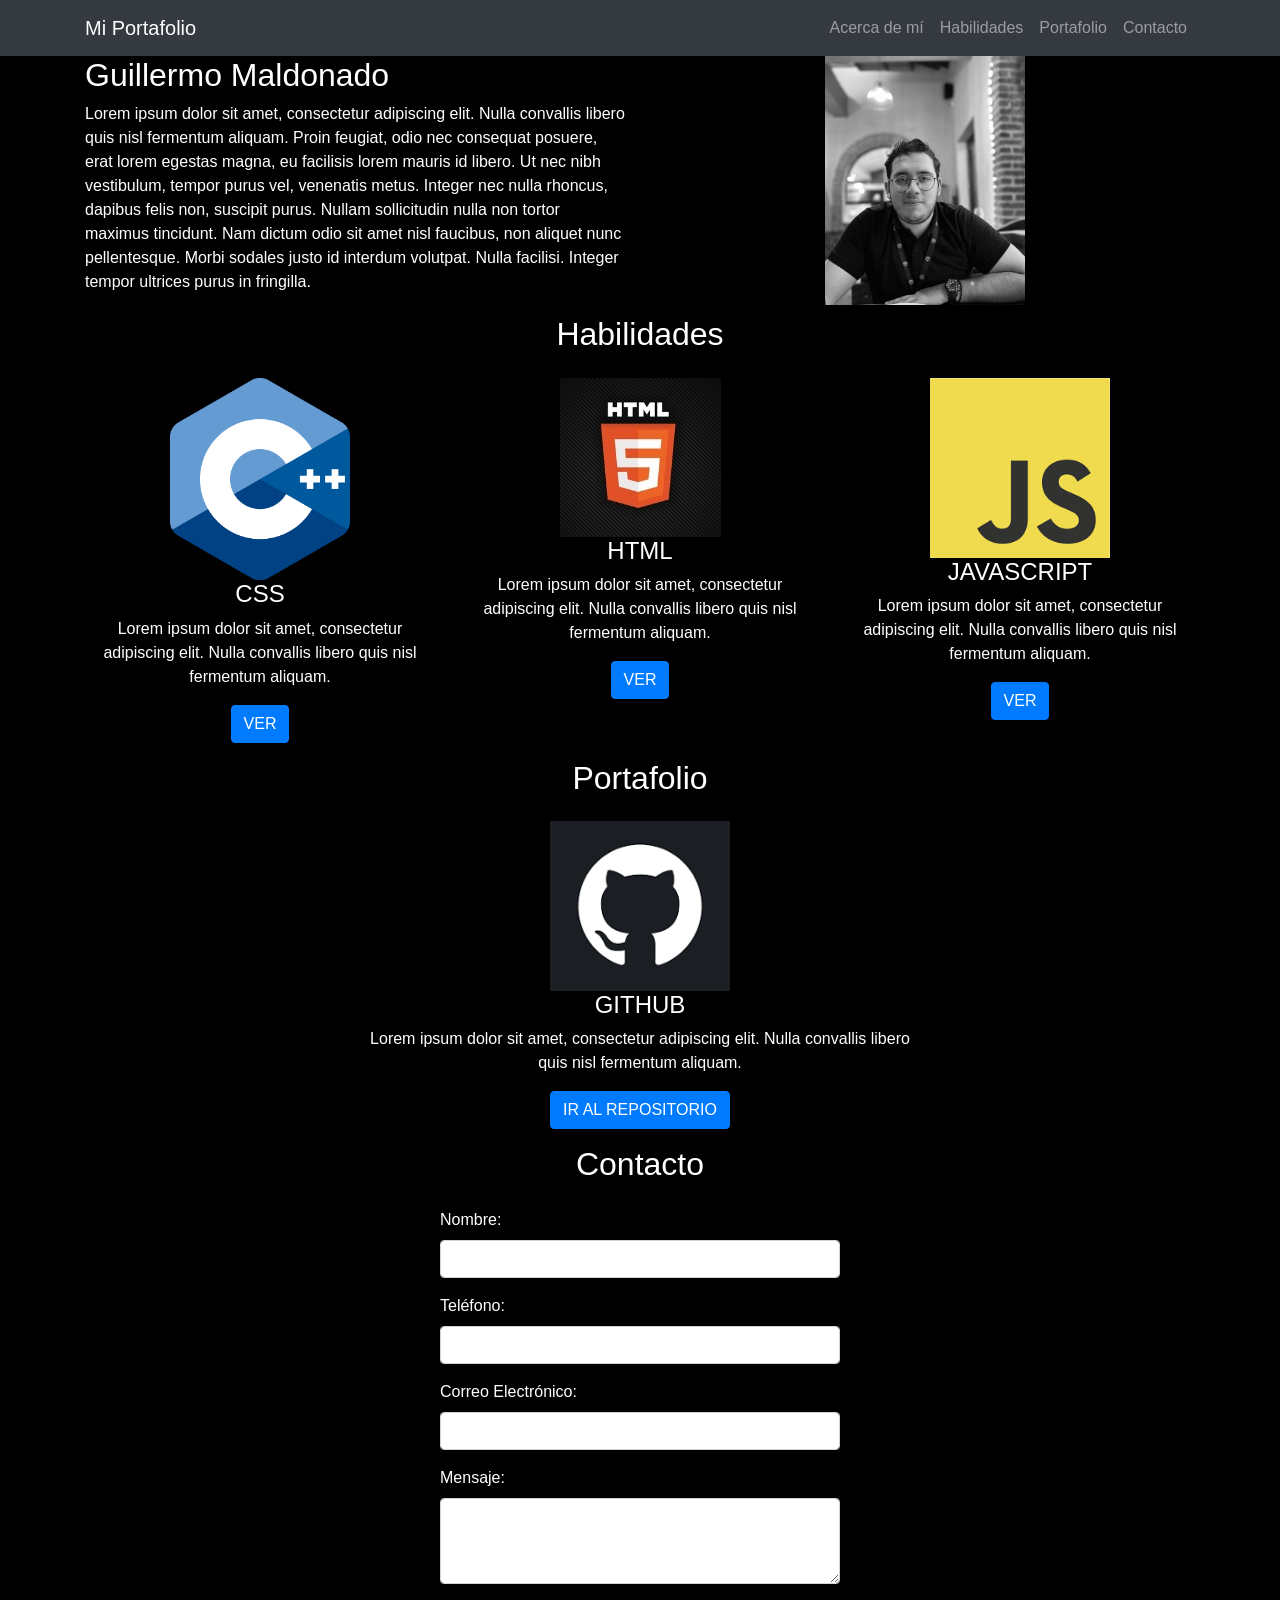
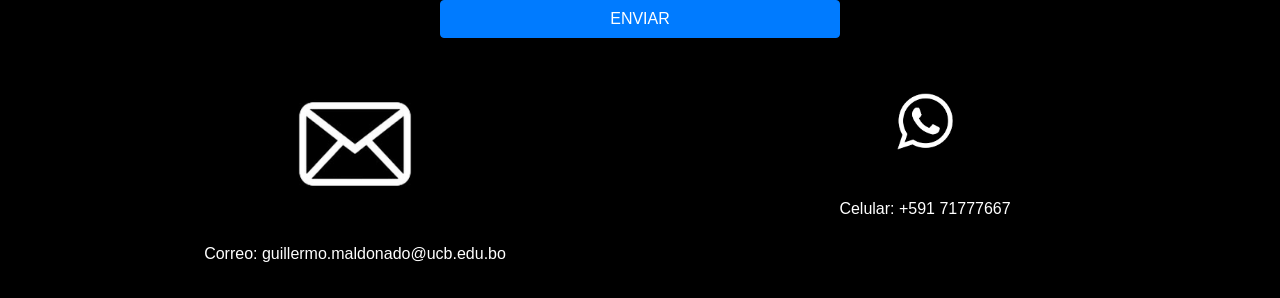
==== index.html @ 6db5a905 "pagina con lorem" ====
<!DOCTYPE html>
<html lang="es">
<head>
  <meta charset="UTF-8">
  <meta name="viewport" content="width=device-width, initial-scale=1.0">
  <title>Mi Portafolio</title>
  <link rel="stylesheet" href="https://stackpath.bootstrapcdn.com/bootstrap/4.5.2/css/bootstrap.min.css">
  <link rel="stylesheet" href="styles.css"> <!-- Incluimos el archivo CSS externo -->
  <style>
    .skill-img, .portfolio-img, .contact-img {
      max-width: 180px;
    }
    #contact-form {
      max-width: 400px;
      margin: auto;
    }
  </style>
</head>
<body>

  <!-- Barra de navegación -->
  <nav class="navbar navbar-expand-lg navbar-dark bg-dark">
    <div class="container">
      <a class="navbar-brand" href="#">Mi Portafolio</a>
      <button class="navbar-toggler" type="button" data-toggle="collapse" data-target="#navbarNav" aria-controls="navbarNav" aria-expanded="false" aria-label="Toggle navigation">
        <span class="navbar-toggler-icon"></span>
      </button>
      <div class="collapse navbar-collapse" id="navbarNav">
        <ul class="navbar-nav ml-auto">
          <li class="nav-item">
            <a class="nav-link" href="#about">Acerca de mí</a>
          </li>
          <li class="nav-item">
            <a class="nav-link" href="#skills">Habilidades</a>
          </li>
          <li class="nav-item">
            <a class="nav-link" href="#portfolio">Portafolio</a>
          </li>
          <li class="nav-item">
            <a class="nav-link" href="#contact">Contacto</a>
          </li>
        </ul>
      </div>
    </div>
  </nav>

  <!-- Contenido de la página -->
  <div class="container">
    <!-- Sección: Acerca de mí -->
    <section id="about">
      <div class="row">
        <div class="col-md-6">
          <h2>Guillermo Maldonado</h2>
          <p>Lorem ipsum dolor sit amet, consectetur adipiscing elit. Nulla convallis libero quis nisl fermentum aliquam. Proin feugiat, odio nec consequat posuere, erat lorem egestas magna, eu facilisis lorem mauris id libero. Ut nec nibh vestibulum, tempor purus vel, venenatis metus. Integer nec nulla rhoncus, dapibus felis non, suscipit purus. Nullam sollicitudin nulla non tortor maximus tincidunt. Nam dictum odio sit amet nisl faucibus, non aliquet nunc pellentesque. Morbi sodales justo id interdum volutpat. Nulla facilisi. Integer tempor ultrices purus in fringilla.</p>
        </div>
        <div class="col-md-6">
          <img id="profile-img" src="me.png" alt="Guillermo Maldonado" class="img-fluid mx-auto d-block">
        </div>
      </div>
    </section>

    <!-- Sección: Habilidades -->
    <section id="skills">
      <h2 class="text-center mb-4">Habilidades</h2>
      <div class="row mb-3">
        <div class="col-md-4 text-center">
          <img src="c++.png" alt="C++" class="img-fluid skill-img">
          <h4>CSS</h4>
          <p>Lorem ipsum dolor sit amet, consectetur adipiscing elit. Nulla convallis libero quis nisl fermentum aliquam.</p>
          <button class="btn btn-primary" data-toggle="modal" data-target="#cssModal">VER</button>
        </div>
        <div class="col-md-4 text-center">
          <img src="html.png" alt="HTML" class="img-fluid skill-img">
          <h4>HTML</h4>
          <p>Lorem ipsum dolor sit amet, consectetur adipiscing elit. Nulla convallis libero quis nisl fermentum aliquam.</p>
          <button class="btn btn-primary" data-toggle="modal" data-target="#htmlModal">VER</button>
        </div>
        <div class="col-md-4 text-center">
          <img src="js.png" alt="JavaScript" class="img-fluid skill-img">
          <h4>JAVASCRIPT</h4>
          <p>Lorem ipsum dolor sit amet, consectetur adipiscing elit. Nulla convallis libero quis nisl fermentum aliquam.</p>
          <button class="btn btn-primary" data-toggle="modal" data-target="#jsModal">VER</button>
        </div>
      </div>
    </section>

    <!-- Sección: Portafolio -->
    <section id="portfolio">
      <h2 class="text-center mb-4">Portafolio</h2>
      <div class="row mb-3 justify-content-center">
        <div class="col-md-6 text-center">
          <img src="git.png" alt="Git" class="img-fluid portfolio-img mx-auto d-block">
          <h4>GITHUB</h4>
          <p>Lorem ipsum dolor sit amet, consectetur adipiscing elit. Nulla convallis libero quis nisl fermentum aliquam.</p>
          <a href="https://github.com/GuilleMG10" class="btn btn-primary">IR AL REPOSITORIO</a>
        </div>
      </div>
    </section>

    <!-- Sección: Contacto -->
    <section id="contact">
      <h2 class="text-center mb-4">Contacto</h2>
      <div class="row mb-3 justify-content-center">
        <div class="col-md-6">
          <form id="contact-form">
            <div class="form-group">
              <label for="name">Nombre:</label>
              <input type="text" class="form-control" id="name" required>
            </div>
            <div class="form-group">
              <label for="phone">Teléfono:</label>
              <input type="tel" class="form-control" id="phone" required>
            </div>
            <div class="form-group">
              <label for="email">Correo Electrónico:</label>
              <input type="email" class="form-control" id="email" required>
            </div>
            <div class="form-group">
              <label for="message">Mensaje:</label>
              <textarea class="form-control" id="message" rows="3" required></textarea>
            </div>
            <button type="submit" class="btn btn-primary btn-block">ENVIAR</button>
          </form>
        </div>
      </div>
      <div class="row mb-3 justify-content-center">
        <div class="col-md-6 text-center">
          <img src="gmail.png" alt="Gmail" class="img-fluid contact-img mx-auto d-block">
          <p class="mt-2">Correo: guillermo.maldonado@ucb.edu.bo</p>
        </div>
        <div class="col-md-6 text-center">
          <img src="wpp.png" alt="WhatsApp" class="img-fluid contact-img mx-auto d-block">
          <p class="mt-2">Celular: +591 71777667</p>
        </div>
      </div>
    </section>
  </div>

  <script src="https://code.jquery.com/jquery-3.5.1.slim.min.js"></script>
  <script src="https://cdn.jsdelivr.net/npm/@popperjs/core@2.5.4/dist/umd/popper.min.js"></script>
  <script src="https://stackpath.bootstrapcdn.com/bootstrap/4.5.2/js/bootstrap.min.js"></script>
</body>
</html>
---- styles.css ----
body {
  background-color: #000000; /* Fondo negro */
  color: #ffffff; /* Texto blanco */
}
  #profile-img {
    max-width: 200px;
    margin-bottom: 10px;/* Mantiene la proporción de aspecto */
  }
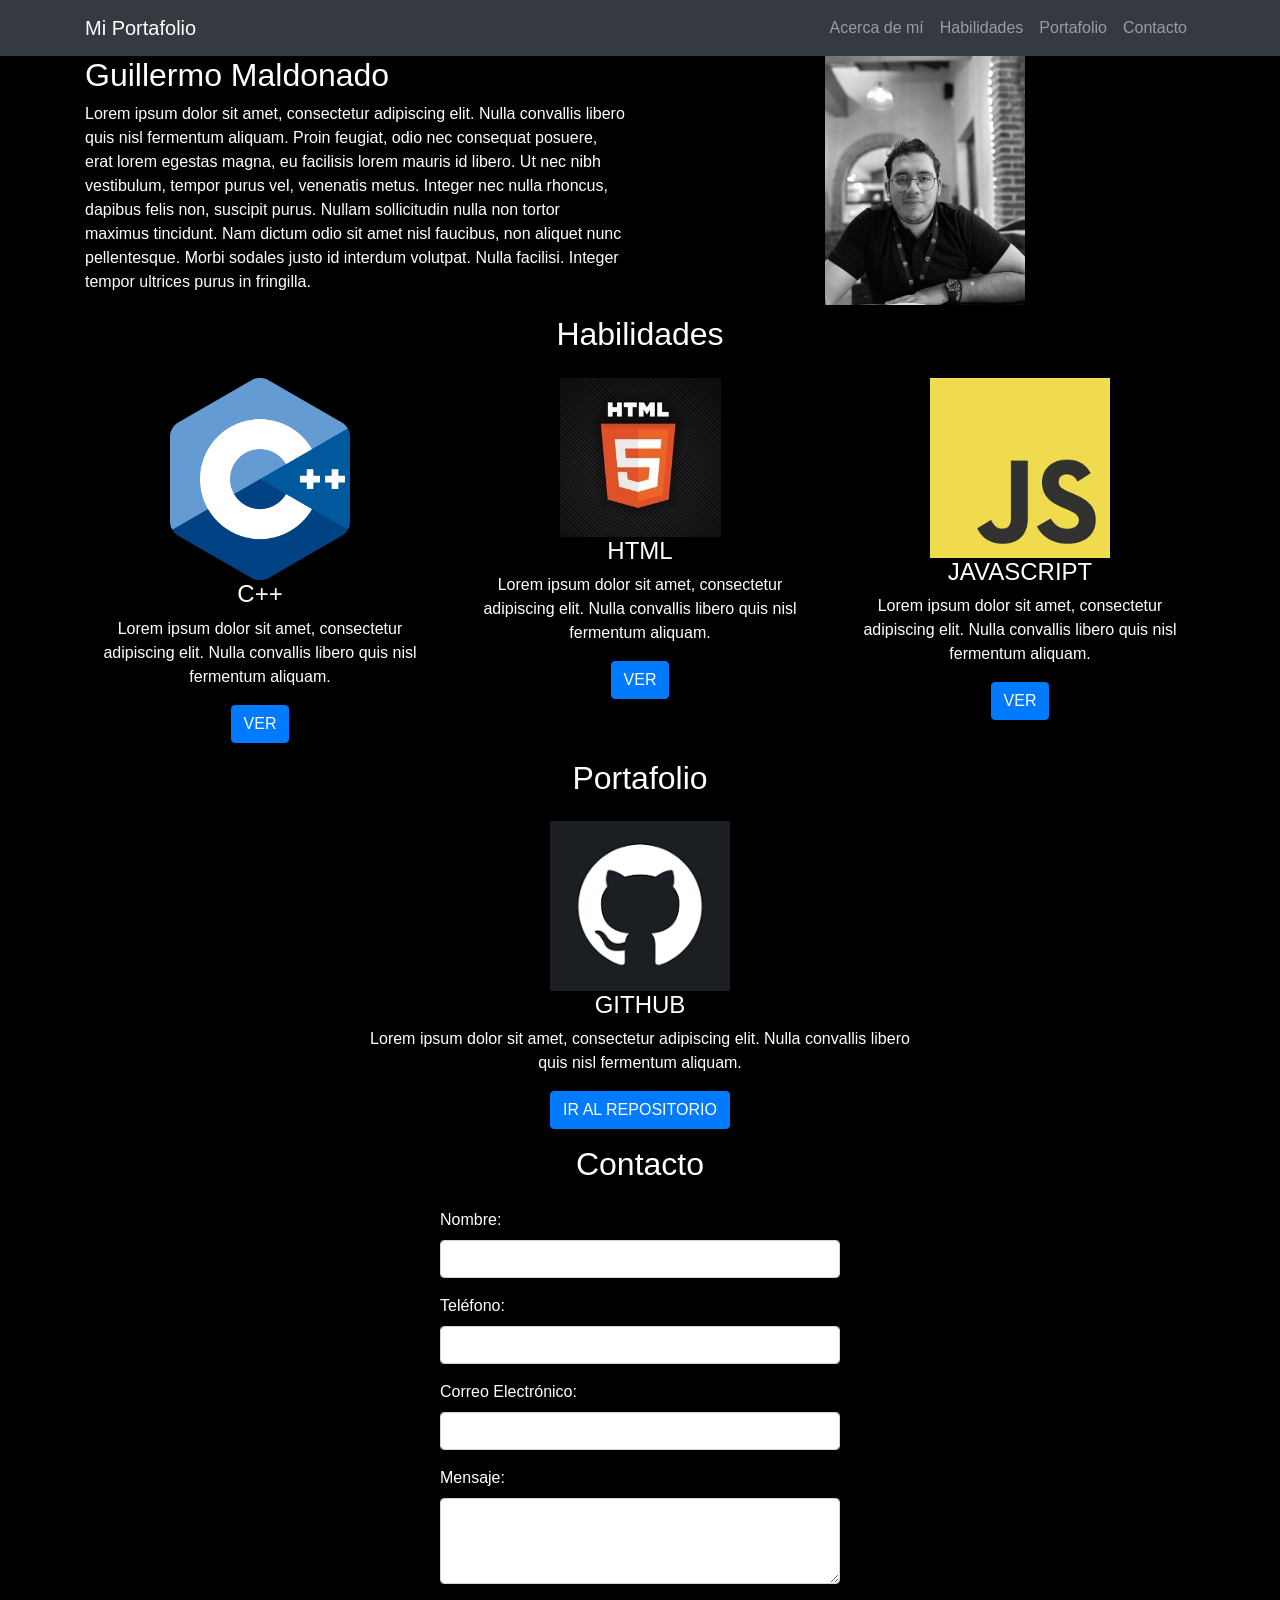
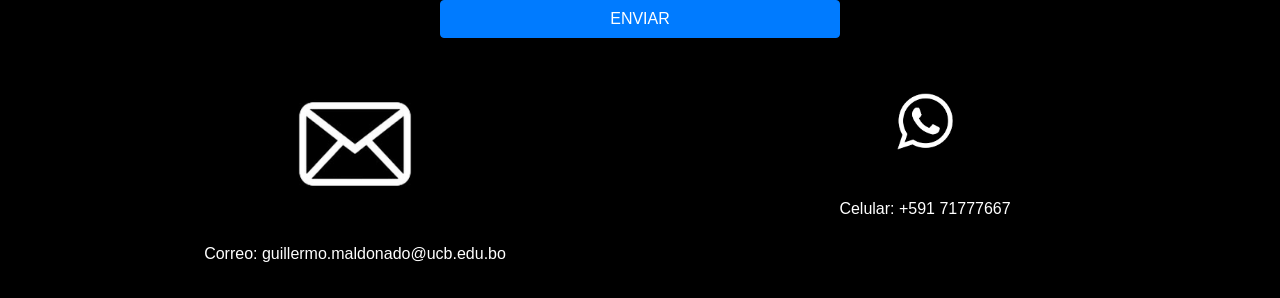
==== commit 58ed9a22: "agregar modals" ====
--- a/index.html
+++ b/index.html
@@ -65,9 +65,9 @@
       <div class="row mb-3">
         <div class="col-md-4 text-center">
           <img src="c++.png" alt="C++" class="img-fluid skill-img">
-          <h4>CSS</h4>
-          <p>Lorem ipsum dolor sit amet, consectetur adipiscing elit. Nulla convallis libero quis nisl fermentum aliquam.</p>
-          <button class="btn btn-primary" data-toggle="modal" data-target="#cssModal">VER</button>
+          <h4>C++</h4>
+          <p>Lorem ipsum dolor sit amet, consectetur adipiscing elit. Nulla convallis libero quis nisl fermentum aliquam.</p>
+          <button class="btn btn-primary" data-toggle="modal" data-target="#c++Modal">VER</button>
         </div>
         <div class="col-md-4 text-center">
           <img src="html.png" alt="HTML" class="img-fluid skill-img">
@@ -83,7 +83,66 @@
         </div>
       </div>
     </section>
-
+    
+    <!-- Modal para C++ -->
+    <div class="modal fade" id="c++Modal" tabindex="-1" role="dialog" aria-labelledby="cssModalLabel" aria-hidden="true">
+        <div class="modal-dialog" role="document">
+          <div class="modal-content">
+            <div class="modal-header">
+              <h5 class="modal-title" id="c++ModalLabel">C++</h5>
+              <button type="button" class="close" data-dismiss="modal" aria-label="Close">
+                <span aria-hidden="true">&times;</span>
+              </button>
+            </div>
+            <div class="modal-body">
+              Descripción detallada de C++.
+            </div>
+            <div class="modal-footer">
+              <button type="button" class="btn btn-secondary" data-dismiss="modal">Cerrar</button>
+            </div>
+          </div>
+        </div>
+      </div>
+  
+      <!-- Modal para HTML -->
+      <div class="modal fade" id="htmlModal" tabindex="-1" role="dialog" aria-labelledby="htmlModalLabel" aria-hidden="true">
+        <div class="modal-dialog" role="document">
+          <div class="modal-content">
+            <div class="modal-header">
+              <h5 class="modal-title" id="htmlModalLabel">HTML</h5>
+              <button type="button" class="close" data-dismiss="modal" aria-label="Close">
+                <span aria-hidden="true">&times;</span>
+              </button>
+            </div>
+            <div class="modal-body">
+              Descripción detallada de HTML.
+            </div>
+            <div class="modal-footer">
+              <button type="button" class="btn btn-secondary" data-dismiss="modal">Cerrar</button>
+            </div>
+          </div>
+        </div>
+      </div>
+  
+      <!-- Modal para JavaScript -->
+      <div class="modal fade" id="jsModal" tabindex="-1" role="dialog" aria-labelledby="jsModalLabel" aria-hidden="true">
+        <div class="modal-dialog" role="document">
+          <div class="modal-content">
+            <div class="modal-header">
+              <h5 class="modal-title" id="jsModalLabel">JavaScript</h5>
+              <button type="button" class="close" data-dismiss="modal" aria-label="Close">
+                <span aria-hidden="true">&times;</span>
+              </button>
+            </div>
+            <div class="modal-body">
+              Descripción detallada de JavaScript.
+            </div>
+            <div class="modal-footer">
+              <button type="button" class="btn btn-secondary" data-dismiss="modal">Cerrar</button>
+            </div>
+          </div>
+        </div>
+      </div>
     <!-- Sección: Portafolio -->
     <section id="portfolio">
       <h2 class="text-center mb-4">Portafolio</h2>
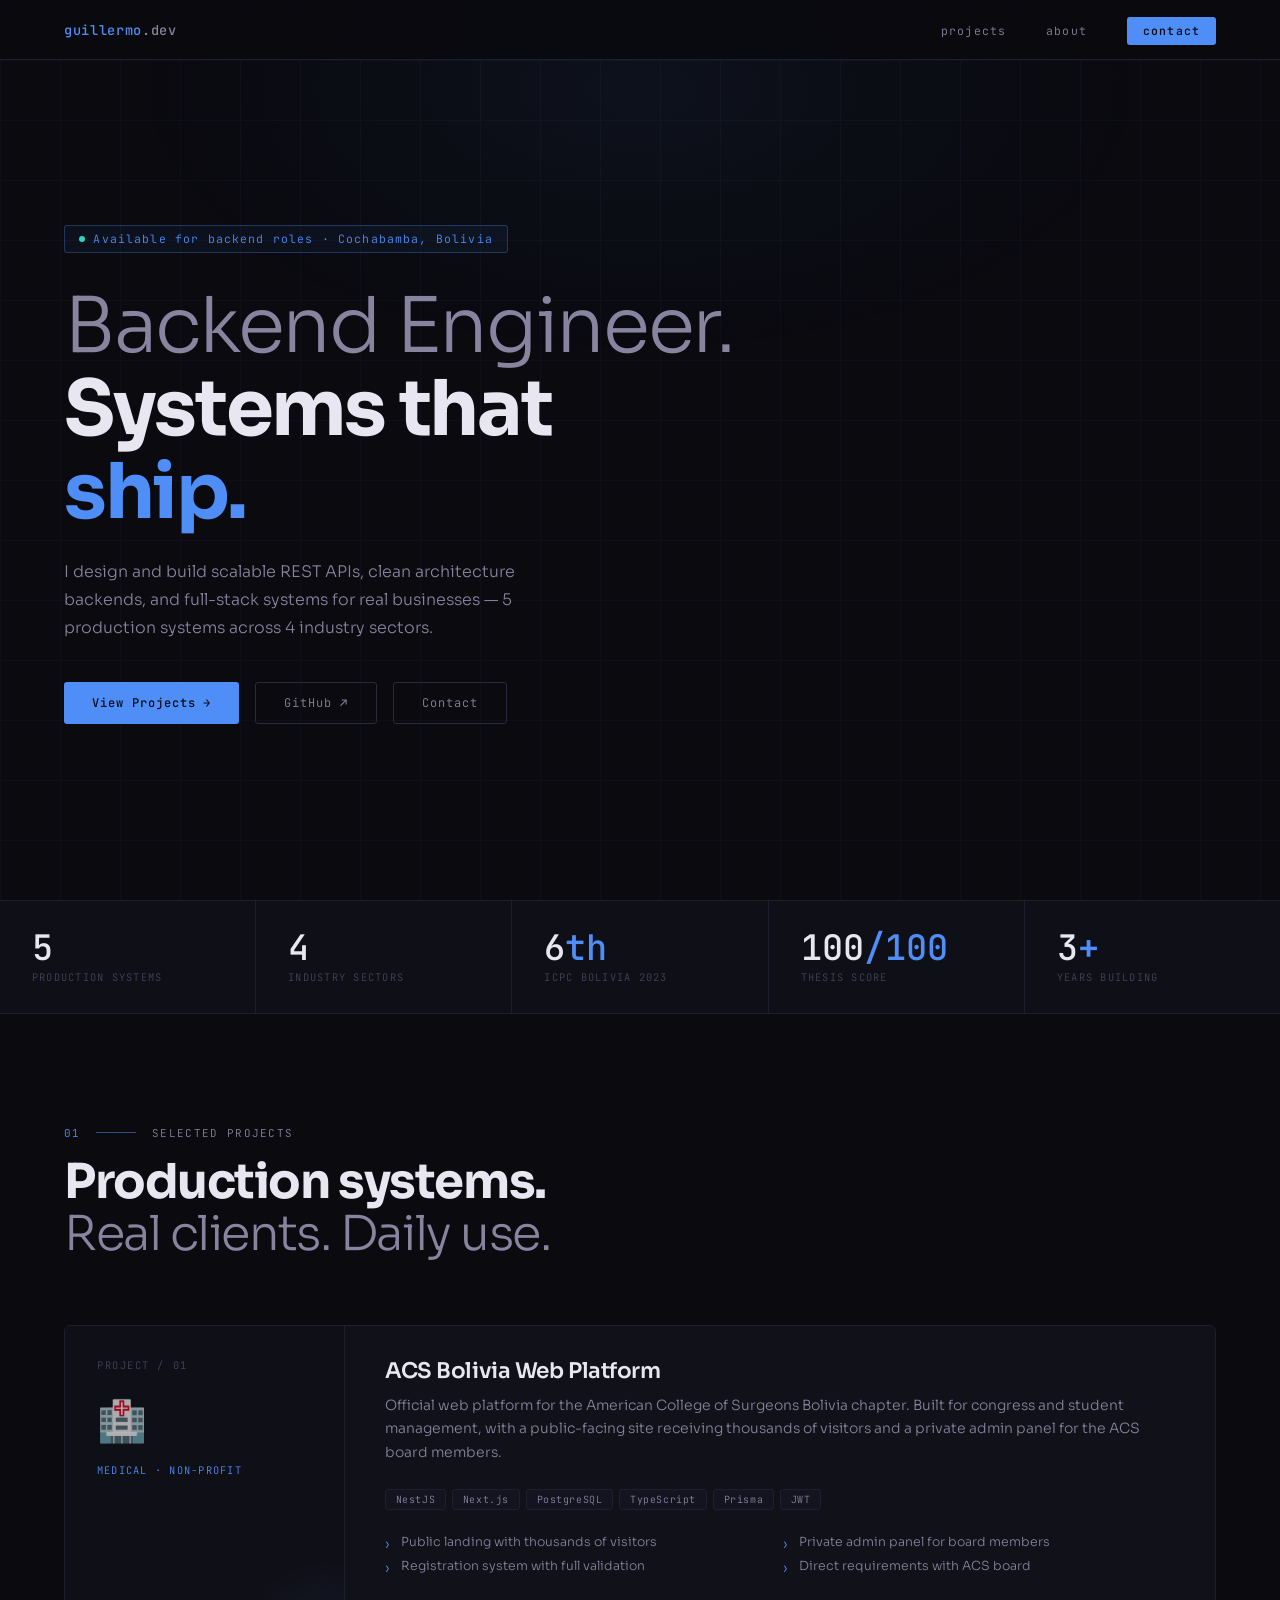
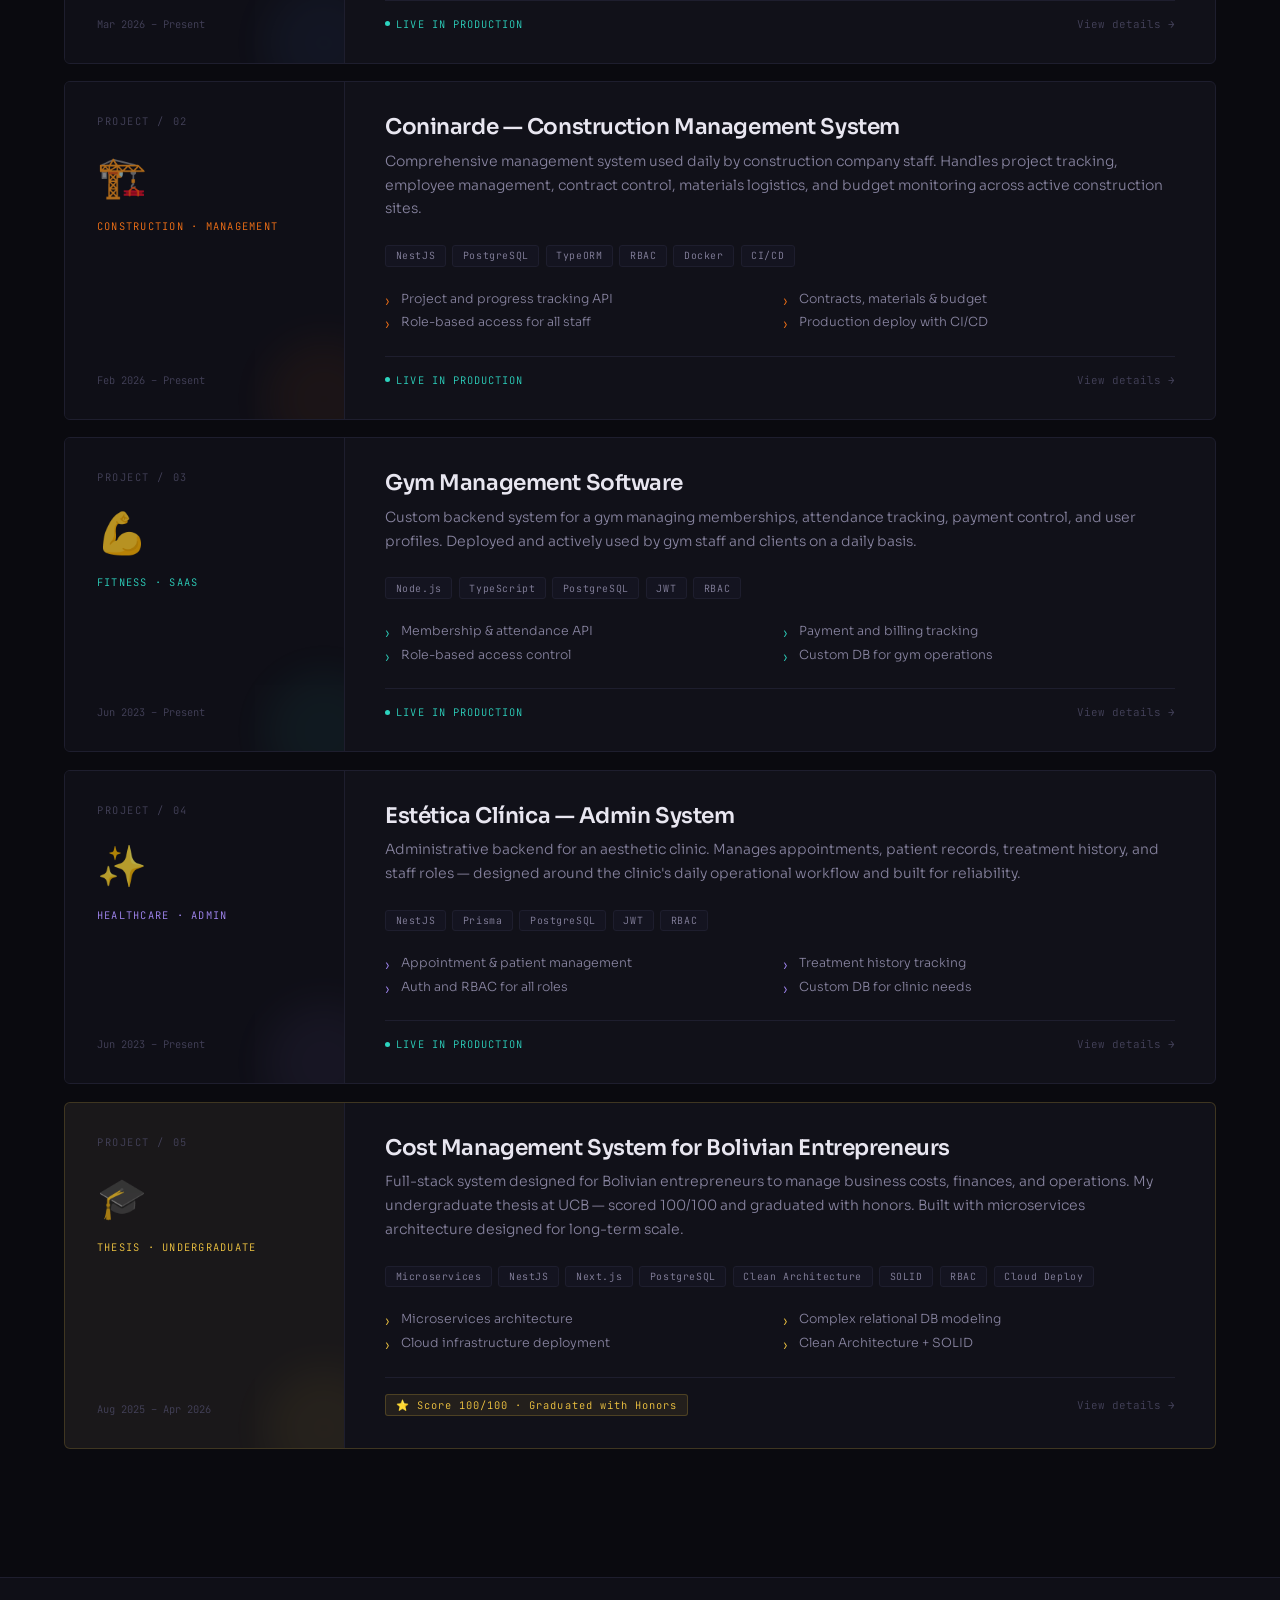
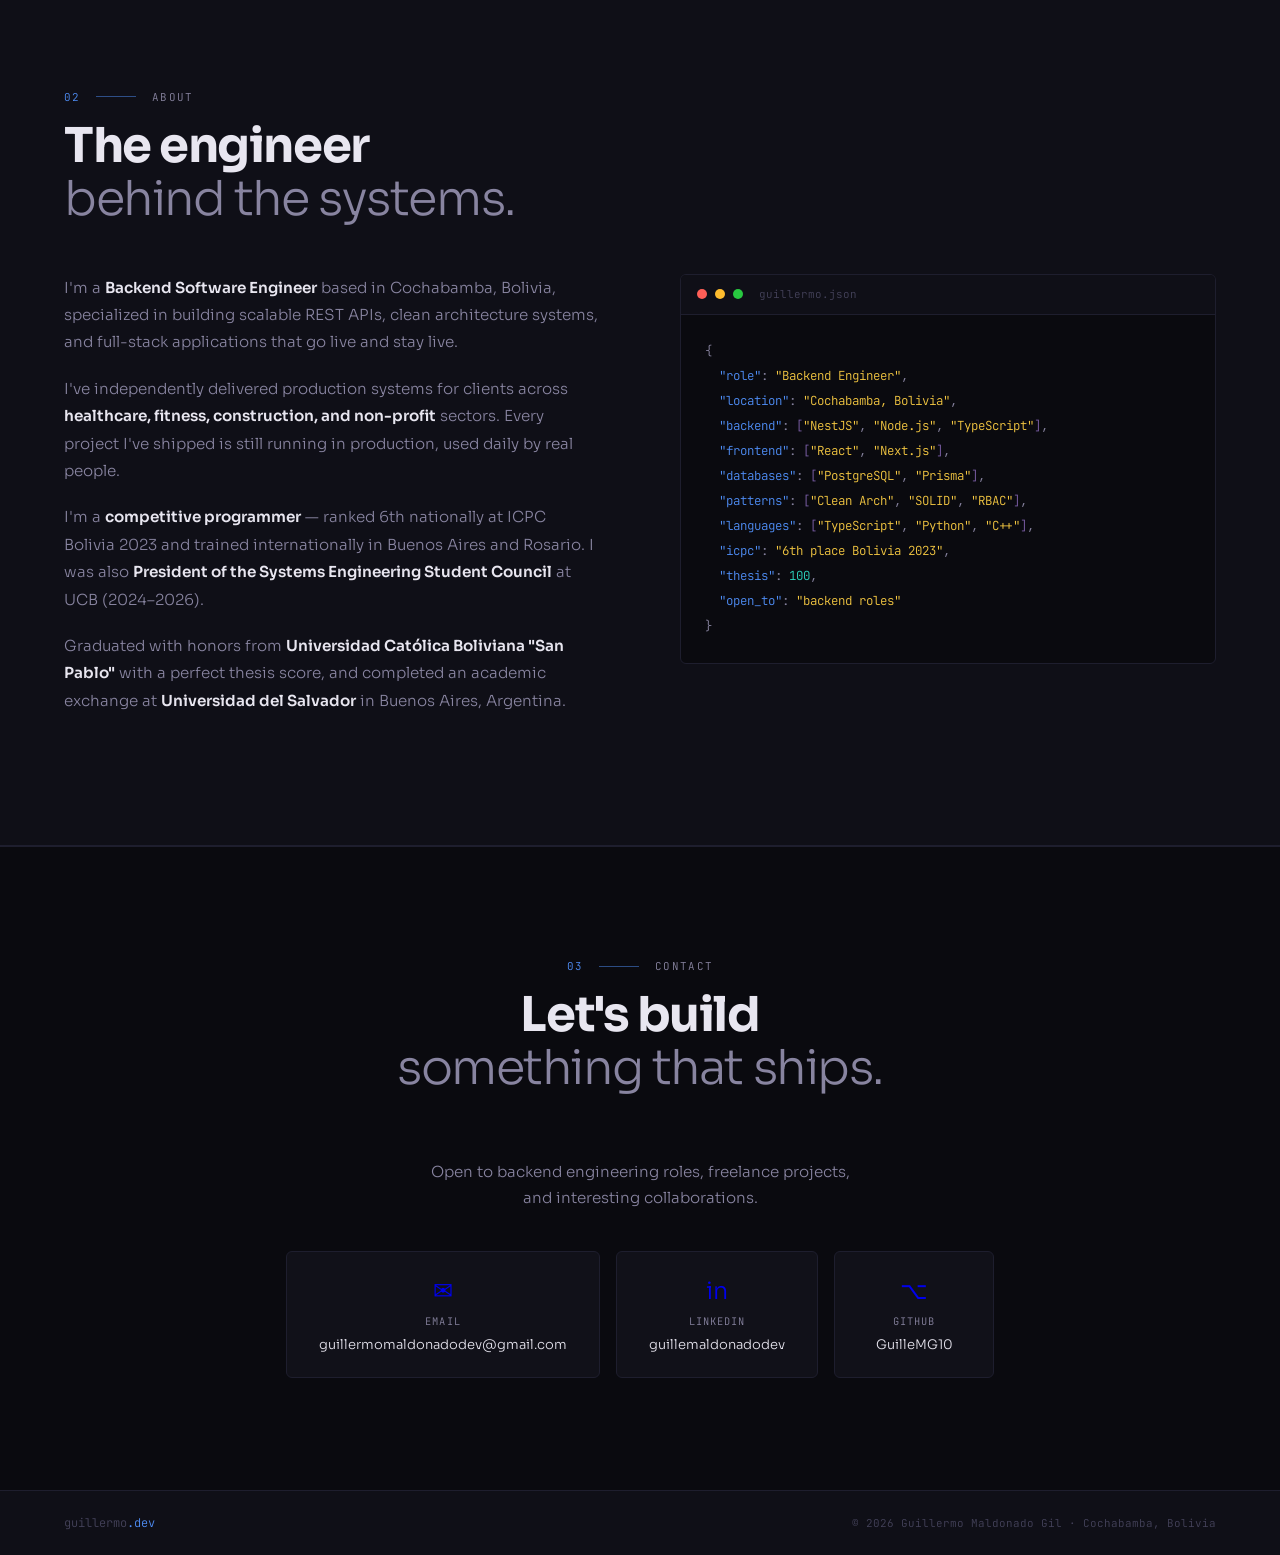
==== commit 1a5e3084: "portafolio" ====
--- a/index.html
+++ b/index.html
@@ -1,202 +1,997 @@
 <!DOCTYPE html>
-<html lang="es">
+<html lang="en">
 <head>
-  <meta charset="UTF-8">
-  <meta name="viewport" content="width=device-width, initial-scale=1.0">
-  <title>Mi Portafolio</title>
-  <link rel="stylesheet" href="https://stackpath.bootstrapcdn.com/bootstrap/4.5.2/css/bootstrap.min.css">
-  <link rel="stylesheet" href="styles.css"> <!-- Incluimos el archivo CSS externo -->
-  <style>
-    .skill-img, .portfolio-img, .contact-img {
-      max-width: 180px;
-    }
-    #contact-form {
-      max-width: 400px;
-      margin: auto;
-    }
-  </style>
+<meta charset="UTF-8"/>
+<meta name="viewport" content="width=device-width, initial-scale=1.0"/>
+<title>Guillermo Maldonado — Backend Engineer</title>
+<link rel="preconnect" href="https://fonts.googleapis.com">
+<link href="https://fonts.googleapis.com/css2?family=Sora:wght@300;400;600;700&family=JetBrains+Mono:wght@300;400;500&display=swap" rel="stylesheet">
+<style>
+  :root {
+    --bg:        #0A0A0F;
+    --bg-2:      #0F0F17;
+    --bg-3:      #141420;
+    --bg-card:   #111119;
+    --border:    #1E1E2E;
+    --border-2:  #2A2A3E;
+    --accent:    #4F8EF7;
+    --accent-2:  #7B5EA7;
+    --accent-3:  #2DD4BF;
+    --text:      #E8E6F0;
+    --text-mid:  #8884A0;
+    --text-dim:  #44425A;
+    --white:     #F0EEF8;
+  }
+
+  *, *::before, *::after { box-sizing: border-box; margin: 0; padding: 0; }
+  html { scroll-behavior: smooth; }
+
+  body {
+    background: var(--bg);
+    color: var(--text);
+    font-family: 'Sora', sans-serif;
+    font-weight: 300;
+    overflow-x: hidden;
+    cursor: default;
+  }
+
+  /* grid bg */
+  body::before {
+    content: '';
+    position: fixed;
+    inset: 0;
+    background-image:
+      linear-gradient(var(--border) 1px, transparent 1px),
+      linear-gradient(90deg, var(--border) 1px, transparent 1px);
+    background-size: 60px 60px;
+    opacity: 0.3;
+    pointer-events: none;
+    z-index: 0;
+  }
+
+  /* glow blob */
+  body::after {
+    content: '';
+    position: fixed;
+    top: -20vh;
+    left: 50%;
+    transform: translateX(-50%);
+    width: 80vw;
+    height: 60vh;
+    background: radial-gradient(ellipse, rgba(79,142,247,0.06) 0%, transparent 70%);
+    pointer-events: none;
+    z-index: 0;
+  }
+
+  /* ── NAV ── */
+  nav {
+    position: fixed;
+    top: 0; left: 0; right: 0;
+    z-index: 100;
+    display: flex;
+    justify-content: space-between;
+    align-items: center;
+    padding: 1.2rem 4rem;
+    background: rgba(10,10,15,0.85);
+    backdrop-filter: blur(20px);
+    border-bottom: 1px solid var(--border);
+  }
+
+  .nav-logo {
+    font-family: 'JetBrains Mono', monospace;
+    font-size: 0.85rem;
+    font-weight: 500;
+    color: var(--accent);
+    text-decoration: none;
+    letter-spacing: 0.05em;
+  }
+
+  .nav-logo span { color: var(--text-mid); }
+
+  .nav-links {
+    display: flex;
+    gap: 2.5rem;
+    list-style: none;
+    align-items: center;
+  }
+
+  .nav-links a {
+    font-family: 'JetBrains Mono', monospace;
+    font-size: 0.72rem;
+    letter-spacing: 0.1em;
+    color: var(--text-mid);
+    text-decoration: none;
+    transition: color 0.2s;
+  }
+
+  .nav-links a:hover { color: var(--accent); }
+
+  .nav-cta {
+    background: var(--accent) !important;
+    color: var(--bg) !important;
+    padding: 0.4rem 1rem;
+    border-radius: 3px;
+    font-weight: 500 !important;
+  }
+
+  /* ── HERO ── */
+  .hero {
+    min-height: 100vh;
+    display: flex;
+    align-items: center;
+    padding: 8rem 4rem 5rem;
+    position: relative;
+    z-index: 1;
+  }
+
+  .hero-content { max-width: 760px; }
+
+  .hero-tag {
+    display: inline-flex;
+    align-items: center;
+    gap: 0.5rem;
+    font-family: 'JetBrains Mono', monospace;
+    font-size: 0.72rem;
+    letter-spacing: 0.1em;
+    color: var(--accent);
+    border: 1px solid rgba(79,142,247,0.3);
+    background: rgba(79,142,247,0.06);
+    padding: 0.35rem 0.9rem;
+    border-radius: 3px;
+    margin-bottom: 2rem;
+    opacity: 0;
+    animation: fadeUp 0.7s 0.1s forwards;
+  }
+
+  .hero-tag::before {
+    content: '';
+    width: 6px; height: 6px;
+    border-radius: 50%;
+    background: var(--accent-3);
+    animation: pulse 2s infinite;
+  }
+
+  .hero h1 {
+    font-size: clamp(3rem, 6vw, 5.5rem);
+    font-weight: 700;
+    line-height: 1.08;
+    letter-spacing: -0.03em;
+    margin-bottom: 1.5rem;
+    opacity: 0;
+    animation: fadeUp 0.7s 0.25s forwards;
+  }
+
+  .hero h1 .line-dim { color: var(--text-mid); font-weight: 300; }
+  .hero h1 .line-accent { color: var(--accent); }
+
+  .hero-desc {
+    font-size: 1rem;
+    color: var(--text-mid);
+    line-height: 1.75;
+    max-width: 500px;
+    margin-bottom: 2.5rem;
+    opacity: 0;
+    animation: fadeUp 0.7s 0.4s forwards;
+  }
+
+  .hero-actions {
+    display: flex;
+    gap: 1rem;
+    flex-wrap: wrap;
+    opacity: 0;
+    animation: fadeUp 0.7s 0.55s forwards;
+  }
+
+  .btn {
+    display: inline-flex;
+    align-items: center;
+    gap: 0.5rem;
+    padding: 0.75rem 1.75rem;
+    border-radius: 3px;
+    font-family: 'JetBrains Mono', monospace;
+    font-size: 0.75rem;
+    letter-spacing: 0.08em;
+    text-decoration: none;
+    transition: all 0.2s;
+    cursor: pointer;
+    border: none;
+  }
+
+  .btn-primary {
+    background: var(--accent);
+    color: var(--bg);
+    font-weight: 500;
+  }
+
+  .btn-primary:hover { background: #6BA3FF; transform: translateY(-2px); }
+
+  .btn-ghost {
+    border: 1px solid var(--border-2);
+    color: var(--text-mid);
+    background: transparent;
+  }
+
+  .btn-ghost:hover { border-color: var(--accent); color: var(--accent); transform: translateY(-2px); }
+
+  /* ── STATS BAR ── */
+  .stats-bar {
+    position: relative;
+    z-index: 1;
+    display: flex;
+    border-top: 1px solid var(--border);
+    border-bottom: 1px solid var(--border);
+    background: var(--bg-2);
+  }
+
+  .stat {
+    flex: 1;
+    padding: 1.8rem 2rem;
+    border-right: 1px solid var(--border);
+    position: relative;
+    overflow: hidden;
+  }
+
+  .stat:last-child { border-right: none; }
+
+  .stat::before {
+    content: '';
+    position: absolute;
+    top: 0; left: 0; right: 0;
+    height: 2px;
+    background: var(--accent);
+    transform: scaleX(0);
+    transform-origin: left;
+    transition: transform 0.4s;
+  }
+
+  .stat:hover::before { transform: scaleX(1); }
+
+  .stat-num {
+    font-family: 'JetBrains Mono', monospace;
+    font-size: 2.2rem;
+    font-weight: 500;
+    color: var(--text);
+    line-height: 1;
+    margin-bottom: 0.3rem;
+  }
+
+  .stat-num span { color: var(--accent); }
+
+  .stat-label {
+    font-family: 'JetBrains Mono', monospace;
+    font-size: 0.65rem;
+    letter-spacing: 0.12em;
+    text-transform: uppercase;
+    color: var(--text-dim);
+  }
+
+  /* ── SECTIONS ── */
+  section {
+    position: relative;
+    z-index: 1;
+    padding: 7rem 4rem;
+  }
+
+  .section-eyebrow {
+    display: flex;
+    align-items: center;
+    gap: 1rem;
+    margin-bottom: 1rem;
+  }
+
+  .eyebrow-num {
+    font-family: 'JetBrains Mono', monospace;
+    font-size: 0.68rem;
+    color: var(--accent);
+    letter-spacing: 0.1em;
+  }
+
+  .eyebrow-line {
+    width: 40px;
+    height: 1px;
+    background: var(--accent);
+    opacity: 0.5;
+  }
+
+  .eyebrow-text {
+    font-family: 'JetBrains Mono', monospace;
+    font-size: 0.68rem;
+    letter-spacing: 0.12em;
+    text-transform: uppercase;
+    color: var(--text-mid);
+  }
+
+  .section-title {
+    font-size: clamp(2rem, 4vw, 3rem);
+    font-weight: 700;
+    letter-spacing: -0.03em;
+    color: var(--text);
+    margin-bottom: 4rem;
+    line-height: 1.1;
+  }
+
+  /* ── PROJECT CARDS ── */
+  .projects-list { display: flex; flex-direction: column; gap: 1.5px; }
+
+  .project-card {
+    background: var(--bg-card);
+    border: 1px solid var(--border);
+    border-radius: 6px;
+    overflow: hidden;
+    display: grid;
+    grid-template-columns: 280px 1fr;
+    min-height: 240px;
+    transition: border-color 0.25s, transform 0.25s;
+    cursor: pointer;
+    margin-bottom: 1rem;
+  }
+
+  .project-card:hover {
+    border-color: var(--accent);
+    transform: translateX(4px);
+  }
+
+  .project-card.featured {
+    grid-template-columns: 1fr;
+    grid-template-rows: auto 1fr;
+    min-height: unset;
+  }
+
+  /* left panel */
+  .project-left {
+    border-right: 1px solid var(--border);
+    padding: 2rem;
+    display: flex;
+    flex-direction: column;
+    justify-content: space-between;
+    background: var(--bg-2);
+    position: relative;
+    overflow: hidden;
+  }
+
+  .project-left::before {
+    content: '';
+    position: absolute;
+    bottom: -40px; right: -40px;
+    width: 120px; height: 120px;
+    border-radius: 50%;
+    background: var(--project-color, var(--accent));
+    opacity: 0.05;
+    filter: blur(20px);
+  }
+
+  .project-num {
+    font-family: 'JetBrains Mono', monospace;
+    font-size: 0.65rem;
+    letter-spacing: 0.15em;
+    color: var(--text-dim);
+    margin-bottom: 1.5rem;
+  }
+
+  .project-icon-wrap {
+    font-size: 2.5rem;
+    margin-bottom: 1rem;
+    opacity: 0.7;
+  }
+
+  .project-sector {
+    font-family: 'JetBrains Mono', monospace;
+    font-size: 0.65rem;
+    letter-spacing: 0.12em;
+    text-transform: uppercase;
+    color: var(--project-color, var(--accent));
+    margin-bottom: 0.5rem;
+  }
+
+  .project-period {
+    font-family: 'JetBrains Mono', monospace;
+    font-size: 0.65rem;
+    color: var(--text-dim);
+  }
+
+  /* right panel */
+  .project-right {
+    padding: 2rem 2.5rem;
+    display: flex;
+    flex-direction: column;
+  }
+
+  .project-title {
+    font-size: 1.35rem;
+    font-weight: 600;
+    letter-spacing: -0.02em;
+    color: var(--text);
+    margin-bottom: 0.6rem;
+    line-height: 1.2;
+  }
+
+  .project-desc {
+    font-size: 0.875rem;
+    color: var(--text-mid);
+    line-height: 1.7;
+    margin-bottom: 1.5rem;
+    flex: 1;
+  }
+
+  .project-tech {
+    display: flex;
+    flex-wrap: wrap;
+    gap: 0.4rem;
+    margin-bottom: 1.5rem;
+  }
+
+  .tech-tag {
+    font-family: 'JetBrains Mono', monospace;
+    font-size: 0.62rem;
+    letter-spacing: 0.06em;
+    color: var(--text-mid);
+    background: var(--bg-3);
+    border: 1px solid var(--border);
+    padding: 0.2rem 0.6rem;
+    border-radius: 3px;
+  }
+
+  .project-highlights {
+    list-style: none;
+    display: grid;
+    grid-template-columns: 1fr 1fr;
+    gap: 0.4rem;
+    margin-bottom: 1.5rem;
+  }
+
+  .project-highlights li {
+    font-size: 0.78rem;
+    color: var(--text-mid);
+    padding-left: 1rem;
+    position: relative;
+    line-height: 1.4;
+  }
+
+  .project-highlights li::before {
+    content: '›';
+    position: absolute;
+    left: 0;
+    color: var(--project-color, var(--accent));
+    font-size: 0.9rem;
+  }
+
+  .project-footer-row {
+    display: flex;
+    justify-content: space-between;
+    align-items: center;
+    padding-top: 1rem;
+    border-top: 1px solid var(--border);
+  }
+
+  .live-badge {
+    display: inline-flex;
+    align-items: center;
+    gap: 0.4rem;
+    font-family: 'JetBrains Mono', monospace;
+    font-size: 0.65rem;
+    letter-spacing: 0.1em;
+    text-transform: uppercase;
+    color: var(--accent-3);
+  }
+
+  .live-dot {
+    width: 5px; height: 5px;
+    border-radius: 50%;
+    background: var(--accent-3);
+    animation: pulse 2s infinite;
+  }
+
+  .special-badge {
+    font-family: 'JetBrains Mono', monospace;
+    font-size: 0.65rem;
+    letter-spacing: 0.1em;
+    color: #F5C842;
+    background: rgba(245,200,66,0.08);
+    border: 1px solid rgba(245,200,66,0.2);
+    padding: 0.2rem 0.6rem;
+    border-radius: 3px;
+  }
+
+  .arrow-link {
+    font-family: 'JetBrains Mono', monospace;
+    font-size: 0.68rem;
+    color: var(--text-dim);
+    display: flex;
+    align-items: center;
+    gap: 0.3rem;
+    transition: color 0.2s, gap 0.2s;
+    text-decoration: none;
+  }
+
+  .project-card:hover .arrow-link { color: var(--accent); gap: 0.6rem; }
+
+  /* featured project top banner */
+  .project-banner {
+    padding: 2rem 2.5rem;
+    border-bottom: 1px solid var(--border);
+    background: var(--bg-2);
+    display: flex;
+    justify-content: space-between;
+    align-items: center;
+  }
+
+  .banner-left { display: flex; align-items: center; gap: 1.5rem; }
+
+  /* ── ABOUT ── */
+  .about-section { background: var(--bg-2); border-top: 1px solid var(--border); border-bottom: 1px solid var(--border); }
+
+  .about-grid {
+    display: grid;
+    grid-template-columns: 1fr 1fr;
+    gap: 5rem;
+    align-items: start;
+  }
+
+  .about-text p {
+    font-size: 0.95rem;
+    color: var(--text-mid);
+    line-height: 1.8;
+    margin-bottom: 1.2rem;
+  }
+
+  .about-text strong { color: var(--text); font-weight: 600; }
+
+  .terminal {
+    background: var(--bg);
+    border: 1px solid var(--border);
+    border-radius: 6px;
+    overflow: hidden;
+  }
+
+  .terminal-header {
+    display: flex;
+    align-items: center;
+    gap: 0.5rem;
+    padding: 0.8rem 1rem;
+    border-bottom: 1px solid var(--border);
+    background: var(--bg-2);
+  }
+
+  .t-dot { width: 10px; height: 10px; border-radius: 50%; }
+  .t-red { background: #FF5F57; }
+  .t-yellow { background: #FEBC2E; }
+  .t-green { background: #28C840; }
+
+  .terminal-title {
+    font-family: 'JetBrains Mono', monospace;
+    font-size: 0.68rem;
+    color: var(--text-dim);
+    margin-left: 0.5rem;
+  }
+
+  .terminal-body {
+    padding: 1.5rem;
+    font-family: 'JetBrains Mono', monospace;
+    font-size: 0.78rem;
+    line-height: 2;
+  }
+
+  .t-comment { color: var(--text-dim); }
+  .t-key { color: var(--accent); }
+  .t-val { color: var(--accent-3); }
+  .t-str { color: #F5C842; }
+  .t-punct { color: var(--text-mid); }
+  .t-arr { color: var(--accent-2); }
+
+  /* ── CONTACT ── */
+  .contact-section {
+    background: var(--bg);
+    border-top: 1px solid var(--border);
+    text-align: center;
+  }
+
+  .contact-grid {
+    display: flex;
+    justify-content: center;
+    gap: 1rem;
+    flex-wrap: wrap;
+    margin-top: 2.5rem;
+  }
+
+  .contact-card {
+    background: var(--bg-card);
+    border: 1px solid var(--border);
+    border-radius: 6px;
+    padding: 1.5rem 2rem;
+    text-decoration: none;
+    display: flex;
+    flex-direction: column;
+    align-items: center;
+    gap: 0.5rem;
+    min-width: 160px;
+    transition: border-color 0.2s, transform 0.2s;
+  }
+
+  .contact-card:hover { border-color: var(--accent); transform: translateY(-3px); }
+
+  .contact-card-icon { font-size: 1.5rem; }
+
+  .contact-card-label {
+    font-family: 'JetBrains Mono', monospace;
+    font-size: 0.65rem;
+    letter-spacing: 0.1em;
+    text-transform: uppercase;
+    color: var(--text-mid);
+  }
+
+  .contact-card-value {
+    font-size: 0.82rem;
+    color: var(--text);
+  }
+
+  /* ── FOOTER ── */
+  footer {
+    background: var(--bg-2);
+    border-top: 1px solid var(--border);
+    padding: 1.5rem 4rem;
+    display: flex;
+    justify-content: space-between;
+    align-items: center;
+  }
+
+  .footer-logo {
+    font-family: 'JetBrains Mono', monospace;
+    font-size: 0.75rem;
+    color: var(--text-dim);
+  }
+
+  .footer-logo span { color: var(--accent); }
+
+  .footer-copy {
+    font-family: 'JetBrains Mono', monospace;
+    font-size: 0.68rem;
+    color: var(--text-dim);
+  }
+
+  /* ── ANIMATIONS ── */
+  @keyframes fadeUp {
+    from { opacity: 0; transform: translateY(20px); }
+    to   { opacity: 1; transform: translateY(0); }
+  }
+
+  @keyframes pulse {
+    0%, 100% { opacity: 1; }
+    50% { opacity: 0.3; }
+  }
+
+  /* ── RESPONSIVE ── */
+  @media (max-width: 900px) {
+    nav { padding: 1rem 1.5rem; }
+    .nav-links { display: none; }
+    section { padding: 4rem 1.5rem; }
+    .hero { padding: 6rem 1.5rem 3rem; }
+    .stats-bar { flex-wrap: wrap; }
+    .stat { min-width: 50%; border-bottom: 1px solid var(--border); }
+    .project-card { grid-template-columns: 1fr; }
+    .project-left { border-right: none; border-bottom: 1px solid var(--border); }
+    .project-highlights { grid-template-columns: 1fr; }
+    .about-grid { grid-template-columns: 1fr; gap: 2rem; }
+    footer { padding: 1.2rem 1.5rem; flex-direction: column; gap: 0.5rem; }
+  }
+</style>
 </head>
 <body>
 
-  <!-- Barra de navegación -->
-  <nav class="navbar navbar-expand-lg navbar-dark bg-dark">
-    <div class="container">
-      <a class="navbar-brand" href="#">Mi Portafolio</a>
-      <button class="navbar-toggler" type="button" data-toggle="collapse" data-target="#navbarNav" aria-controls="navbarNav" aria-expanded="false" aria-label="Toggle navigation">
-        <span class="navbar-toggler-icon"></span>
-      </button>
-      <div class="collapse navbar-collapse" id="navbarNav">
-        <ul class="navbar-nav ml-auto">
-          <li class="nav-item">
-            <a class="nav-link" href="#about">Acerca de mí</a>
-          </li>
-          <li class="nav-item">
-            <a class="nav-link" href="#skills">Habilidades</a>
-          </li>
-          <li class="nav-item">
-            <a class="nav-link" href="#portfolio">Portafolio</a>
-          </li>
-          <li class="nav-item">
-            <a class="nav-link" href="#contact">Contacto</a>
-          </li>
+<nav>
+  <a href="#" class="nav-logo">guillermo<span>.dev</span></a>
+  <ul class="nav-links">
+    <li><a href="#projects">projects</a></li>
+    <li><a href="#about">about</a></li>
+    <li><a href="#contact" class="nav-cta">contact</a></li>
+  </ul>
+</nav>
+
+<!-- HERO -->
+<section class="hero">
+  <div class="hero-content">
+    <span class="hero-tag">Available for backend roles · Cochabamba, Bolivia</span>
+    <h1>
+      <span class="line-dim">Backend Engineer.</span><br>
+      <span>Systems that</span><br>
+      <span class="line-accent">ship.</span>
+    </h1>
+    <p class="hero-desc">
+      I design and build scalable REST APIs, clean architecture backends,
+      and full-stack systems for real businesses —
+      5 production systems across 4 industry sectors.
+    </p>
+    <div class="hero-actions">
+      <a href="#projects" class="btn btn-primary">View Projects →</a>
+      <a href="https://github.com/GuilleMG10" class="btn btn-ghost" target="_blank">GitHub ↗</a>
+      <a href="mailto:guillermomaldonadodev@gmail.com" class="btn btn-ghost">Contact</a>
+    </div>
+  </div>
+</section>
+
+<!-- STATS -->
+<div class="stats-bar">
+  <div class="stat">
+    <div class="stat-num">5</div>
+    <div class="stat-label">Production Systems</div>
+  </div>
+  <div class="stat">
+    <div class="stat-num">4</div>
+    <div class="stat-label">Industry Sectors</div>
+  </div>
+  <div class="stat">
+    <div class="stat-num">6<span>th</span></div>
+    <div class="stat-label">ICPC Bolivia 2023</div>
+  </div>
+  <div class="stat">
+    <div class="stat-num">100<span>/100</span></div>
+    <div class="stat-label">Thesis Score</div>
+  </div>
+  <div class="stat">
+    <div class="stat-num">3<span>+</span></div>
+    <div class="stat-label">Years Building</div>
+  </div>
+</div>
+
+<!-- PROJECTS -->
+<section id="projects">
+  <div class="section-eyebrow">
+    <span class="eyebrow-num">01</span>
+    <div class="eyebrow-line"></div>
+    <span class="eyebrow-text">Selected Projects</span>
+  </div>
+  <h2 class="section-title">Production systems.<br><span style="color:var(--text-mid);font-weight:300;">Real clients. Daily use.</span></h2>
+
+  <div class="projects-list">
+
+    <!-- ACS -->
+    <div class="project-card" style="--project-color: #4F8EF7;">
+      <div class="project-left">
+        <div>
+          <div class="project-num">PROJECT / 01</div>
+          <div class="project-icon-wrap">🏥</div>
+          <div class="project-sector">Medical · Non-Profit</div>
+        </div>
+        <div class="project-period">Mar 2026 – Present</div>
+      </div>
+      <div class="project-right">
+        <h3 class="project-title">ACS Bolivia Web Platform</h3>
+        <p class="project-desc">Official web platform for the American College of Surgeons Bolivia chapter. Built for congress and student management, with a public-facing site receiving thousands of visitors and a private admin panel for the ACS board members.</p>
+        <div class="project-tech">
+          <span class="tech-tag">NestJS</span>
+          <span class="tech-tag">Next.js</span>
+          <span class="tech-tag">PostgreSQL</span>
+          <span class="tech-tag">TypeScript</span>
+          <span class="tech-tag">Prisma</span>
+          <span class="tech-tag">JWT</span>
+        </div>
+        <ul class="project-highlights">
+          <li>Public landing with thousands of visitors</li>
+          <li>Private admin panel for board members</li>
+          <li>Registration system with full validation</li>
+          <li>Direct requirements with ACS board</li>
         </ul>
+        <div class="project-footer-row">
+          <span class="live-badge"><span class="live-dot"></span>Live in production</span>
+          <a href="acs-bolivia.html" class="arrow-link" style="text-decoration:none;">View details →</a>
+        </div>
       </div>
     </div>
-  </nav>
-
-  <!-- Contenido de la página -->
-  <div class="container">
-    <!-- Sección: Acerca de mí -->
-    <section id="about">
-      <div class="row">
-        <div class="col-md-6">
-          <h2>Guillermo Maldonado</h2>
-          <p>Lorem ipsum dolor sit amet, consectetur adipiscing elit. Nulla convallis libero quis nisl fermentum aliquam. Proin feugiat, odio nec consequat posuere, erat lorem egestas magna, eu facilisis lorem mauris id libero. Ut nec nibh vestibulum, tempor purus vel, venenatis metus. Integer nec nulla rhoncus, dapibus felis non, suscipit purus. Nullam sollicitudin nulla non tortor maximus tincidunt. Nam dictum odio sit amet nisl faucibus, non aliquet nunc pellentesque. Morbi sodales justo id interdum volutpat. Nulla facilisi. Integer tempor ultrices purus in fringilla.</p>
-        </div>
-        <div class="col-md-6">
-          <img id="profile-img" src="me.png" alt="Guillermo Maldonado" class="img-fluid mx-auto d-block">
-        </div>
-      </div>
-    </section>
-
-    <!-- Sección: Habilidades -->
-    <section id="skills">
-      <h2 class="text-center mb-4">Habilidades</h2>
-      <div class="row mb-3">
-        <div class="col-md-4 text-center">
-          <img src="c++.png" alt="C++" class="img-fluid skill-img">
-          <h4>C++</h4>
-          <p>Lorem ipsum dolor sit amet, consectetur adipiscing elit. Nulla convallis libero quis nisl fermentum aliquam.</p>
-          <button class="btn btn-primary" data-toggle="modal" data-target="#c++Modal">VER</button>
-        </div>
-        <div class="col-md-4 text-center">
-          <img src="html.png" alt="HTML" class="img-fluid skill-img">
-          <h4>HTML</h4>
-          <p>Lorem ipsum dolor sit amet, consectetur adipiscing elit. Nulla convallis libero quis nisl fermentum aliquam.</p>
-          <button class="btn btn-primary" data-toggle="modal" data-target="#htmlModal">VER</button>
-        </div>
-        <div class="col-md-4 text-center">
-          <img src="js.png" alt="JavaScript" class="img-fluid skill-img">
-          <h4>JAVASCRIPT</h4>
-          <p>Lorem ipsum dolor sit amet, consectetur adipiscing elit. Nulla convallis libero quis nisl fermentum aliquam.</p>
-          <button class="btn btn-primary" data-toggle="modal" data-target="#jsModal">VER</button>
-        </div>
-      </div>
-    </section>
-    
-    <!-- Modal para C++ -->
-    <div class="modal fade" id="c++Modal" tabindex="-1" role="dialog" aria-labelledby="cssModalLabel" aria-hidden="true">
-        <div class="modal-dialog" role="document">
-          <div class="modal-content">
-            <div class="modal-header">
-              <h5 class="modal-title" id="c++ModalLabel">C++</h5>
-              <button type="button" class="close" data-dismiss="modal" aria-label="Close">
-                <span aria-hidden="true">&times;</span>
-              </button>
-            </div>
-            <div class="modal-body">
-              Descripción detallada de C++.
-            </div>
-            <div class="modal-footer">
-              <button type="button" class="btn btn-secondary" data-dismiss="modal">Cerrar</button>
-            </div>
-          </div>
-        </div>
-      </div>
-  
-      <!-- Modal para HTML -->
-      <div class="modal fade" id="htmlModal" tabindex="-1" role="dialog" aria-labelledby="htmlModalLabel" aria-hidden="true">
-        <div class="modal-dialog" role="document">
-          <div class="modal-content">
-            <div class="modal-header">
-              <h5 class="modal-title" id="htmlModalLabel">HTML</h5>
-              <button type="button" class="close" data-dismiss="modal" aria-label="Close">
-                <span aria-hidden="true">&times;</span>
-              </button>
-            </div>
-            <div class="modal-body">
-              Descripción detallada de HTML.
-            </div>
-            <div class="modal-footer">
-              <button type="button" class="btn btn-secondary" data-dismiss="modal">Cerrar</button>
-            </div>
-          </div>
-        </div>
-      </div>
-  
-      <!-- Modal para JavaScript -->
-      <div class="modal fade" id="jsModal" tabindex="-1" role="dialog" aria-labelledby="jsModalLabel" aria-hidden="true">
-        <div class="modal-dialog" role="document">
-          <div class="modal-content">
-            <div class="modal-header">
-              <h5 class="modal-title" id="jsModalLabel">JavaScript</h5>
-              <button type="button" class="close" data-dismiss="modal" aria-label="Close">
-                <span aria-hidden="true">&times;</span>
-              </button>
-            </div>
-            <div class="modal-body">
-              Descripción detallada de JavaScript.
-            </div>
-            <div class="modal-footer">
-              <button type="button" class="btn btn-secondary" data-dismiss="modal">Cerrar</button>
-            </div>
-          </div>
-        </div>
-      </div>
-    <!-- Sección: Portafolio -->
-    <section id="portfolio">
-      <h2 class="text-center mb-4">Portafolio</h2>
-      <div class="row mb-3 justify-content-center">
-        <div class="col-md-6 text-center">
-          <img src="git.png" alt="Git" class="img-fluid portfolio-img mx-auto d-block">
-          <h4>GITHUB</h4>
-          <p>Lorem ipsum dolor sit amet, consectetur adipiscing elit. Nulla convallis libero quis nisl fermentum aliquam.</p>
-          <a href="https://github.com/GuilleMG10" class="btn btn-primary">IR AL REPOSITORIO</a>
-        </div>
-      </div>
-    </section>
-
-    <!-- Sección: Contacto -->
-    <section id="contact">
-      <h2 class="text-center mb-4">Contacto</h2>
-      <div class="row mb-3 justify-content-center">
-        <div class="col-md-6">
-          <form id="contact-form">
-            <div class="form-group">
-              <label for="name">Nombre:</label>
-              <input type="text" class="form-control" id="name" required>
-            </div>
-            <div class="form-group">
-              <label for="phone">Teléfono:</label>
-              <input type="tel" class="form-control" id="phone" required>
-            </div>
-            <div class="form-group">
-              <label for="email">Correo Electrónico:</label>
-              <input type="email" class="form-control" id="email" required>
-            </div>
-            <div class="form-group">
-              <label for="message">Mensaje:</label>
-              <textarea class="form-control" id="message" rows="3" required></textarea>
-            </div>
-            <button type="submit" class="btn btn-primary btn-block">ENVIAR</button>
-          </form>
-        </div>
-      </div>
-      <div class="row mb-3 justify-content-center">
-        <div class="col-md-6 text-center">
-          <img src="gmail.png" alt="Gmail" class="img-fluid contact-img mx-auto d-block">
-          <p class="mt-2">Correo: guillermo.maldonado@ucb.edu.bo</p>
-        </div>
-        <div class="col-md-6 text-center">
-          <img src="wpp.png" alt="WhatsApp" class="img-fluid contact-img mx-auto d-block">
-          <p class="mt-2">Celular: +591 71777667</p>
-        </div>
-      </div>
-    </section>
-  </div>
-
-  <script src="https://code.jquery.com/jquery-3.5.1.slim.min.js"></script>
-  <script src="https://cdn.jsdelivr.net/npm/@popperjs/core@2.5.4/dist/umd/popper.min.js"></script>
-  <script src="https://stackpath.bootstrapcdn.com/bootstrap/4.5.2/js/bootstrap.min.js"></script>
+
+    <!-- CONINARDE -->
+    <div class="project-card" style="--project-color: #F97316;">
+      <div class="project-left">
+        <div>
+          <div class="project-num">PROJECT / 02</div>
+          <div class="project-icon-wrap">🏗️</div>
+          <div class="project-sector">Construction · Management</div>
+        </div>
+        <div class="project-period">Feb 2026 – Present</div>
+      </div>
+      <div class="project-right">
+        <h3 class="project-title">Coninarde — Construction Management System</h3>
+        <p class="project-desc">Comprehensive management system used daily by construction company staff. Handles project tracking, employee management, contract control, materials logistics, and budget monitoring across active construction sites.</p>
+        <div class="project-tech">
+          <span class="tech-tag">NestJS</span>
+          <span class="tech-tag">PostgreSQL</span>
+          <span class="tech-tag">TypeORM</span>
+          <span class="tech-tag">RBAC</span>
+          <span class="tech-tag">Docker</span>
+          <span class="tech-tag">CI/CD</span>
+        </div>
+        <ul class="project-highlights">
+          <li>Project and progress tracking API</li>
+          <li>Contracts, materials & budget</li>
+          <li>Role-based access for all staff</li>
+          <li>Production deploy with CI/CD</li>
+        </ul>
+        <div class="project-footer-row">
+          <span class="live-badge"><span class="live-dot"></span>Live in production</span>
+          <a href="acs-bolivia.html" class="arrow-link" style="text-decoration:none;">View details →</a>
+        </div>
+      </div>
+    </div>
+
+    <!-- GYM -->
+    <div class="project-card" style="--project-color: #2DD4BF;">
+      <div class="project-left">
+        <div>
+          <div class="project-num">PROJECT / 03</div>
+          <div class="project-icon-wrap">💪</div>
+          <div class="project-sector">Fitness · SaaS</div>
+        </div>
+        <div class="project-period">Jun 2023 – Present</div>
+      </div>
+      <div class="project-right">
+        <h3 class="project-title">Gym Management Software</h3>
+        <p class="project-desc">Custom backend system for a gym managing memberships, attendance tracking, payment control, and user profiles. Deployed and actively used by gym staff and clients on a daily basis.</p>
+        <div class="project-tech">
+          <span class="tech-tag">Node.js</span>
+          <span class="tech-tag">TypeScript</span>
+          <span class="tech-tag">PostgreSQL</span>
+          <span class="tech-tag">JWT</span>
+          <span class="tech-tag">RBAC</span>
+        </div>
+        <ul class="project-highlights">
+          <li>Membership & attendance API</li>
+          <li>Payment and billing tracking</li>
+          <li>Role-based access control</li>
+          <li>Custom DB for gym operations</li>
+        </ul>
+        <div class="project-footer-row">
+          <span class="live-badge"><span class="live-dot"></span>Live in production</span>
+          <a href="acs-bolivia.html" class="arrow-link" style="text-decoration:none;">View details →</a>
+        </div>
+      </div>
+    </div>
+
+    <!-- CLINICA -->
+    <div class="project-card" style="--project-color: #A78BFA;">
+      <div class="project-left">
+        <div>
+          <div class="project-num">PROJECT / 04</div>
+          <div class="project-icon-wrap">✨</div>
+          <div class="project-sector">Healthcare · Admin</div>
+        </div>
+        <div class="project-period">Jun 2023 – Present</div>
+      </div>
+      <div class="project-right">
+        <h3 class="project-title">Estética Clínica — Admin System</h3>
+        <p class="project-desc">Administrative backend for an aesthetic clinic. Manages appointments, patient records, treatment history, and staff roles — designed around the clinic's daily operational workflow and built for reliability.</p>
+        <div class="project-tech">
+          <span class="tech-tag">NestJS</span>
+          <span class="tech-tag">Prisma</span>
+          <span class="tech-tag">PostgreSQL</span>
+          <span class="tech-tag">JWT</span>
+          <span class="tech-tag">RBAC</span>
+        </div>
+        <ul class="project-highlights">
+          <li>Appointment & patient management</li>
+          <li>Treatment history tracking</li>
+          <li>Auth and RBAC for all roles</li>
+          <li>Custom DB for clinic needs</li>
+        </ul>
+        <div class="project-footer-row">
+          <span class="live-badge"><span class="live-dot"></span>Live in production</span>
+          <a href="acs-bolivia.html" class="arrow-link" style="text-decoration:none;">View details →</a>
+        </div>
+      </div>
+    </div>
+
+    <!-- TESIS -->
+    <div class="project-card" style="--project-color: #F5C842; border-color: rgba(245,200,66,0.2);">
+      <div class="project-left" style="background: rgba(245,200,66,0.04);">
+        <div>
+          <div class="project-num">PROJECT / 05</div>
+          <div class="project-icon-wrap">🎓</div>
+          <div class="project-sector" style="color:#F5C842;">Thesis · Undergraduate</div>
+        </div>
+        <div class="project-period">Aug 2025 – Apr 2026</div>
+      </div>
+      <div class="project-right">
+        <h3 class="project-title">Cost Management System for Bolivian Entrepreneurs</h3>
+        <p class="project-desc">Full-stack system designed for Bolivian entrepreneurs to manage business costs, finances, and operations. My undergraduate thesis at UCB — scored 100/100 and graduated with honors. Built with microservices architecture designed for long-term scale.</p>
+        <div class="project-tech">
+          <span class="tech-tag">Microservices</span>
+          <span class="tech-tag">NestJS</span>
+          <span class="tech-tag">Next.js</span>
+          <span class="tech-tag">PostgreSQL</span>
+          <span class="tech-tag">Clean Architecture</span>
+          <span class="tech-tag">SOLID</span>
+          <span class="tech-tag">RBAC</span>
+          <span class="tech-tag">Cloud Deploy</span>
+        </div>
+        <ul class="project-highlights">
+          <li>Microservices architecture</li>
+          <li>Complex relational DB modeling</li>
+          <li>Cloud infrastructure deployment</li>
+          <li>Clean Architecture + SOLID</li>
+        </ul>
+        <div class="project-footer-row">
+          <span class="special-badge">⭐ Score 100/100 · Graduated with Honors</span>
+          <a href="acs-bolivia.html" class="arrow-link" style="text-decoration:none;">View details →</a>
+        </div>
+      </div>
+    </div>
+
+  </div>
+</section>
+
+<!-- ABOUT -->
+<section id="about" class="about-section">
+  <div class="section-eyebrow">
+    <span class="eyebrow-num">02</span>
+    <div class="eyebrow-line"></div>
+    <span class="eyebrow-text">About</span>
+  </div>
+  <h2 class="section-title" style="margin-bottom:3rem;">The engineer<br><span style="color:var(--text-mid);font-weight:300;">behind the systems.</span></h2>
+
+  <div class="about-grid">
+    <div class="about-text">
+      <p>I'm a <strong>Backend Software Engineer</strong> based in Cochabamba, Bolivia, specialized in building scalable REST APIs, clean architecture systems, and full-stack applications that go live and stay live.</p>
+      <p>I've independently delivered production systems for clients across <strong>healthcare, fitness, construction, and non-profit</strong> sectors. Every project I've shipped is still running in production, used daily by real people.</p>
+      <p>I'm a <strong>competitive programmer</strong> — ranked 6th nationally at ICPC Bolivia 2023 and trained internationally in Buenos Aires and Rosario. I was also <strong>President of the Systems Engineering Student Council</strong> at UCB (2024–2026).</p>
+      <p>Graduated with honors from <strong>Universidad Católica Boliviana "San Pablo"</strong> with a perfect thesis score, and completed an academic exchange at <strong>Universidad del Salvador</strong> in Buenos Aires, Argentina.</p>
+    </div>
+
+    <div class="terminal">
+      <div class="terminal-header">
+        <div class="t-dot t-red"></div>
+        <div class="t-dot t-yellow"></div>
+        <div class="t-dot t-green"></div>
+        <span class="terminal-title">guillermo.json</span>
+      </div>
+      <div class="terminal-body">
+        <div><span class="t-punct">{</span></div>
+        <div>&nbsp;&nbsp;<span class="t-key">"role"</span><span class="t-punct">:</span> <span class="t-str">"Backend Engineer"</span><span class="t-punct">,</span></div>
+        <div>&nbsp;&nbsp;<span class="t-key">"location"</span><span class="t-punct">:</span> <span class="t-str">"Cochabamba, Bolivia"</span><span class="t-punct">,</span></div>
+        <div>&nbsp;&nbsp;<span class="t-key">"backend"</span><span class="t-punct">:</span> <span class="t-arr">[</span><span class="t-str">"NestJS"</span><span class="t-punct">,</span> <span class="t-str">"Node.js"</span><span class="t-punct">,</span> <span class="t-str">"TypeScript"</span><span class="t-arr">]</span><span class="t-punct">,</span></div>
+        <div>&nbsp;&nbsp;<span class="t-key">"frontend"</span><span class="t-punct">:</span> <span class="t-arr">[</span><span class="t-str">"React"</span><span class="t-punct">,</span> <span class="t-str">"Next.js"</span><span class="t-arr">]</span><span class="t-punct">,</span></div>
+        <div>&nbsp;&nbsp;<span class="t-key">"databases"</span><span class="t-punct">:</span> <span class="t-arr">[</span><span class="t-str">"PostgreSQL"</span><span class="t-punct">,</span> <span class="t-str">"Prisma"</span><span class="t-arr">]</span><span class="t-punct">,</span></div>
+        <div>&nbsp;&nbsp;<span class="t-key">"patterns"</span><span class="t-punct">:</span> <span class="t-arr">[</span><span class="t-str">"Clean Arch"</span><span class="t-punct">,</span> <span class="t-str">"SOLID"</span><span class="t-punct">,</span> <span class="t-str">"RBAC"</span><span class="t-arr">]</span><span class="t-punct">,</span></div>
+        <div>&nbsp;&nbsp;<span class="t-key">"languages"</span><span class="t-punct">:</span> <span class="t-arr">[</span><span class="t-str">"TypeScript"</span><span class="t-punct">,</span> <span class="t-str">"Python"</span><span class="t-punct">,</span> <span class="t-str">"C++"</span><span class="t-arr">]</span><span class="t-punct">,</span></div>
+        <div>&nbsp;&nbsp;<span class="t-key">"icpc"</span><span class="t-punct">:</span> <span class="t-str">"6th place Bolivia 2023"</span><span class="t-punct">,</span></div>
+        <div>&nbsp;&nbsp;<span class="t-key">"thesis"</span><span class="t-punct">:</span> <span class="t-val">100</span><span class="t-punct">,</span></div>
+        <div>&nbsp;&nbsp;<span class="t-key">"open_to"</span><span class="t-punct">:</span> <span class="t-str">"backend roles"</span></div>
+        <div><span class="t-punct">}</span></div>
+      </div>
+    </div>
+  </div>
+</section>
+
+<!-- CONTACT -->
+<section id="contact" class="contact-section">
+  <div class="section-eyebrow" style="justify-content:center; margin-bottom:1rem;">
+    <span class="eyebrow-num">03</span>
+    <div class="eyebrow-line"></div>
+    <span class="eyebrow-text">Contact</span>
+  </div>
+  <h2 class="section-title">Let's build<br><span style="color:var(--text-mid);font-weight:300;">something that ships.</span></h2>
+  <p style="font-size:0.95rem;color:var(--text-mid);max-width:440px;margin:0 auto;line-height:1.7;">
+    Open to backend engineering roles, freelance projects, and interesting collaborations.
+  </p>
+  <div class="contact-grid">
+    <a href="mailto:guillermomaldonadodev@gmail.com" class="contact-card">
+      <span class="contact-card-icon">✉</span>
+      <span class="contact-card-label">Email</span>
+      <span class="contact-card-value">guillermomaldonadodev@gmail.com</span>
+    </a>
+    <a href="https://linkedin.com/in/guillemaldonadodev" class="contact-card" target="_blank">
+      <span class="contact-card-icon">in</span>
+      <span class="contact-card-label">LinkedIn</span>
+      <span class="contact-card-value">guillemaldonadodev</span>
+    </a>
+    <a href="https://github.com/GuilleMG10" class="contact-card" target="_blank">
+      <span class="contact-card-icon">⌥</span>
+      <span class="contact-card-label">GitHub</span>
+      <span class="contact-card-value">GuilleMG10</span>
+    </a>
+  </div>
+</section>
+
+<footer>
+  <span class="footer-logo">guillermo<span>.dev</span></span>
+  <span class="footer-copy">© 2026 Guillermo Maldonado Gil · Cochabamba, Bolivia</span>
+</footer>
+
 </body>
 </html>
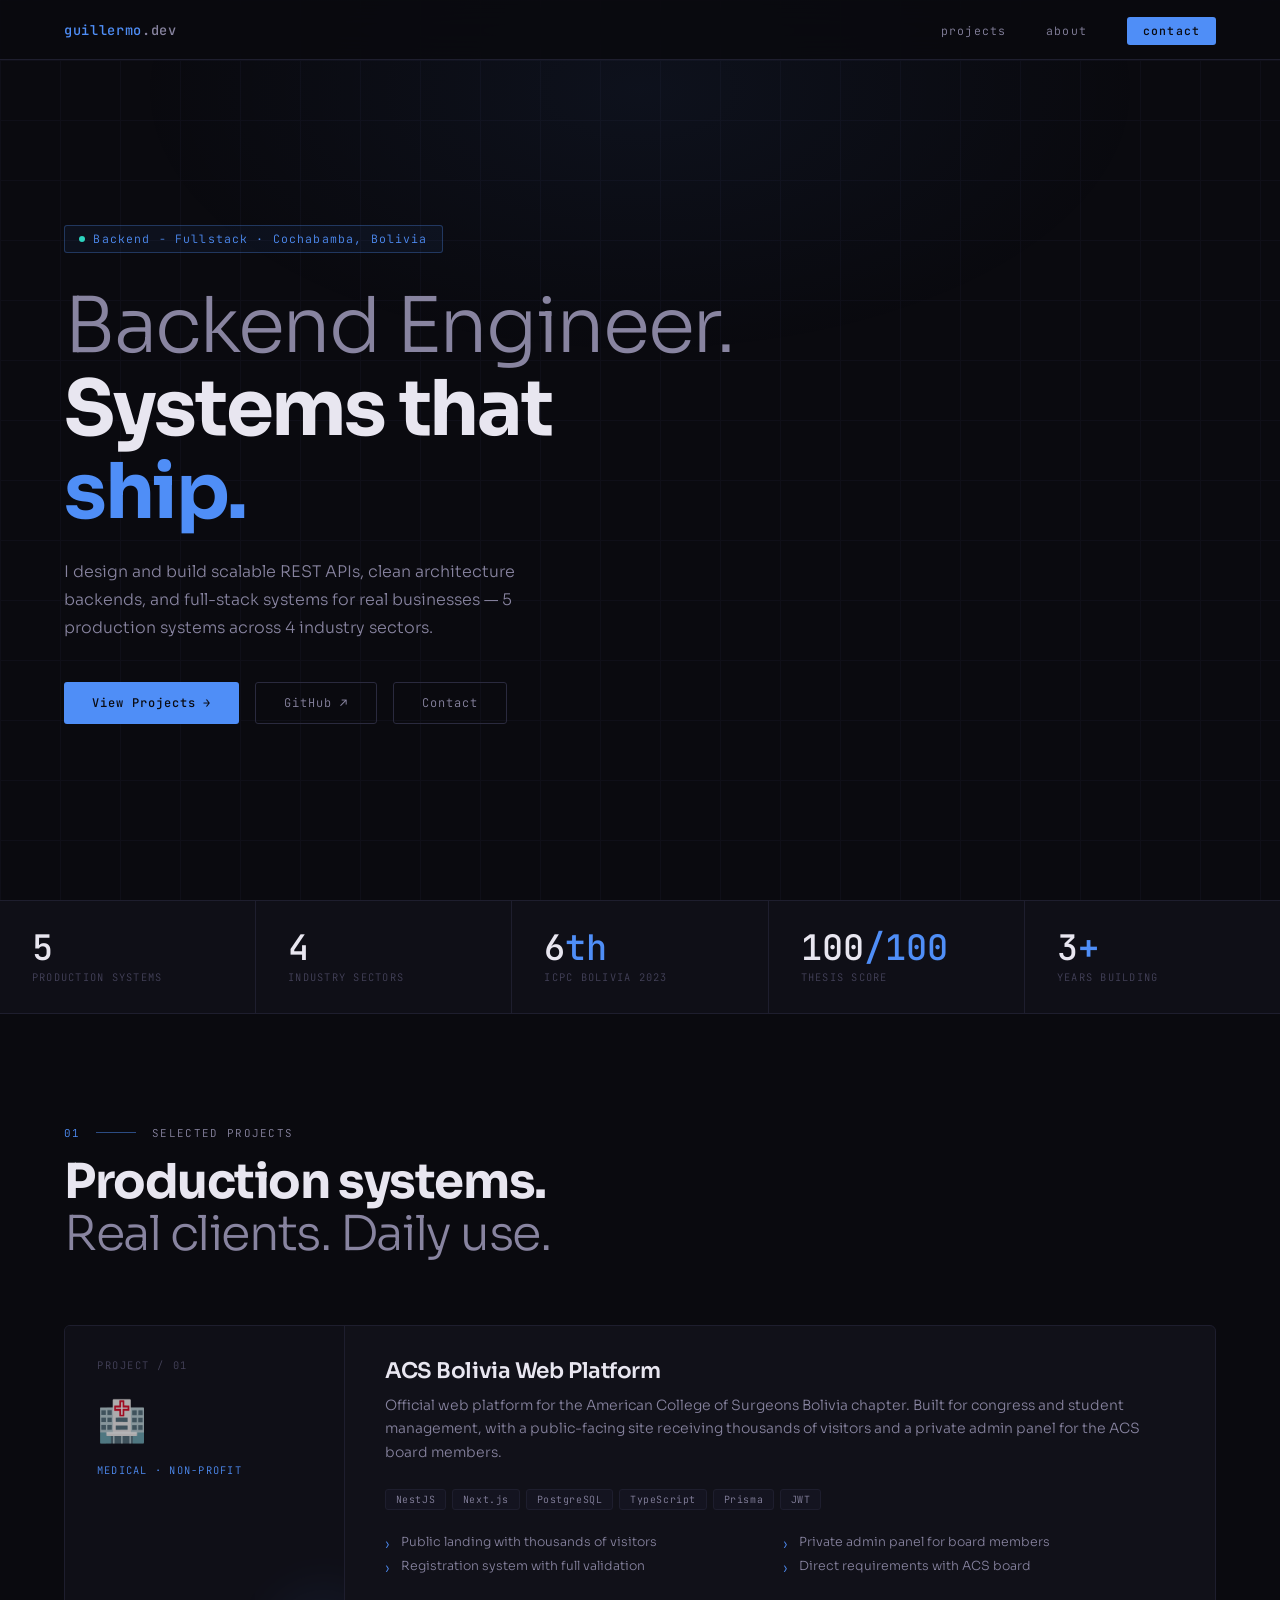
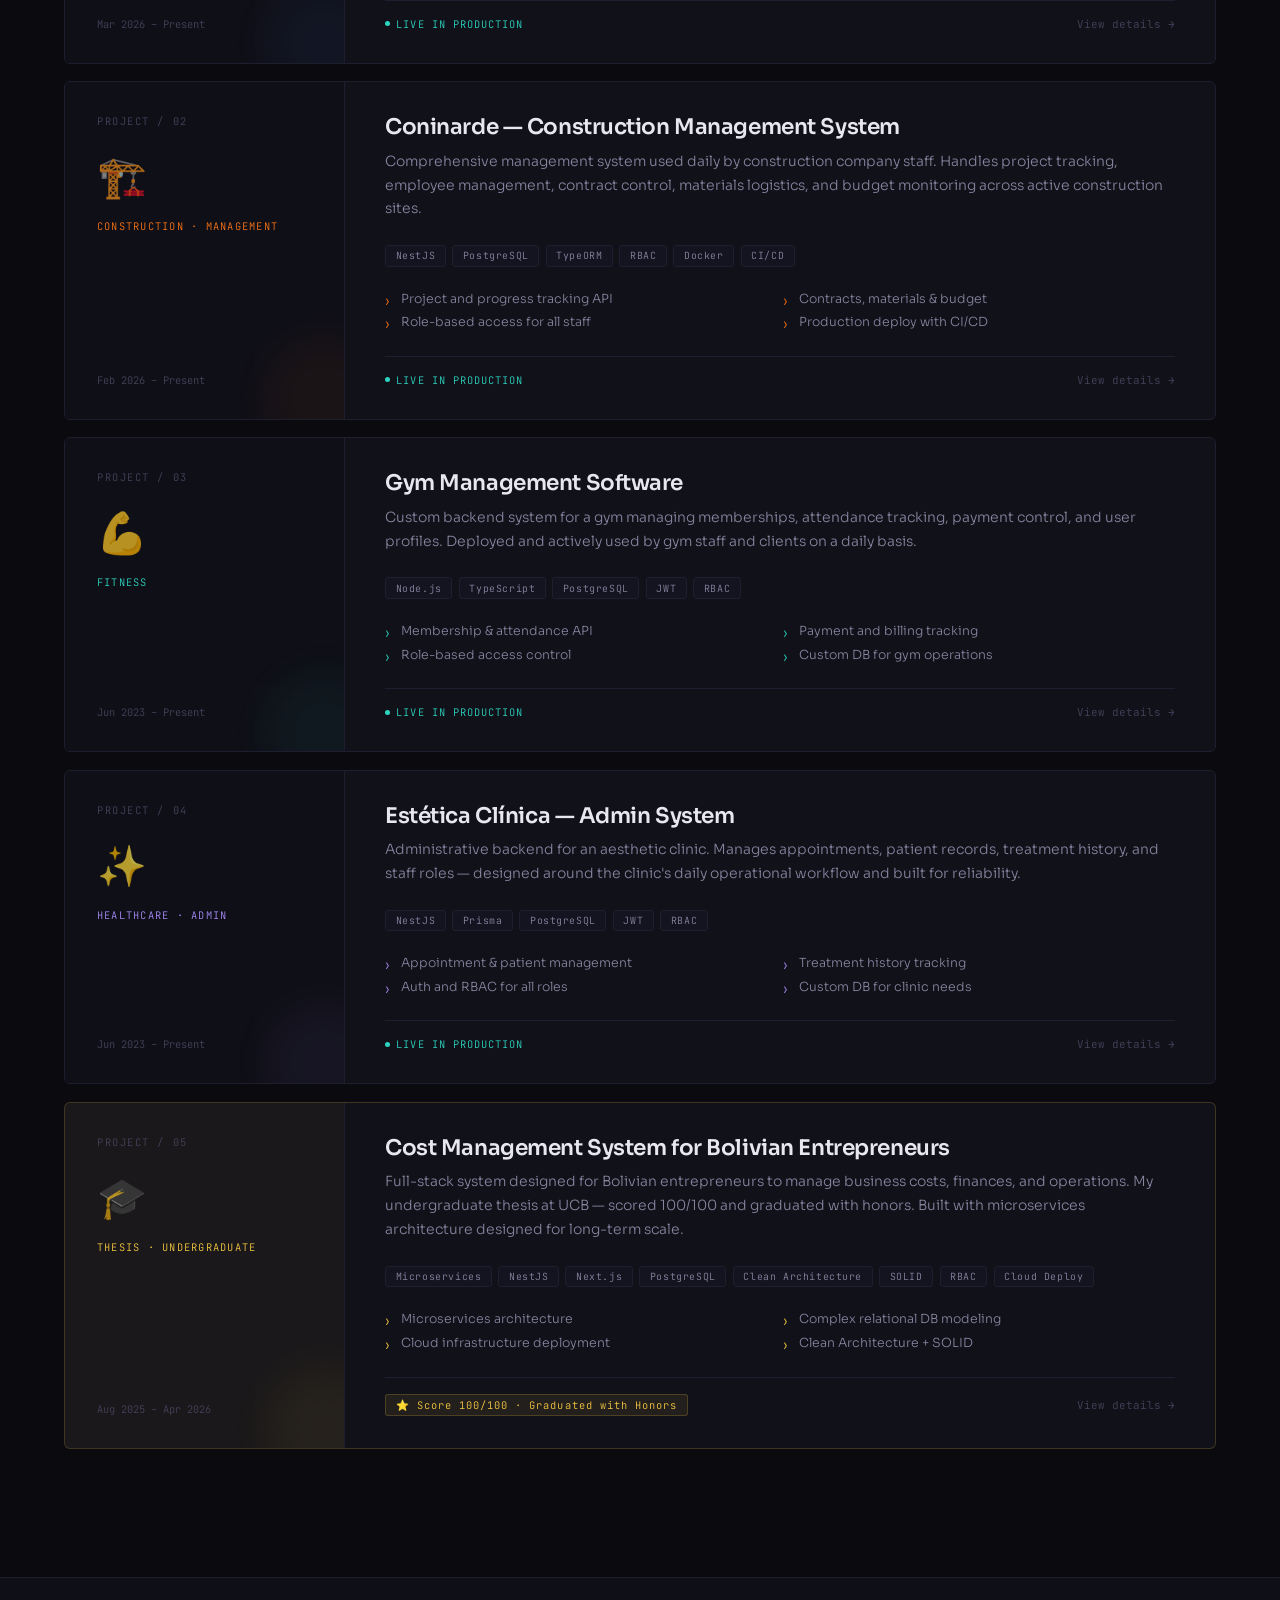
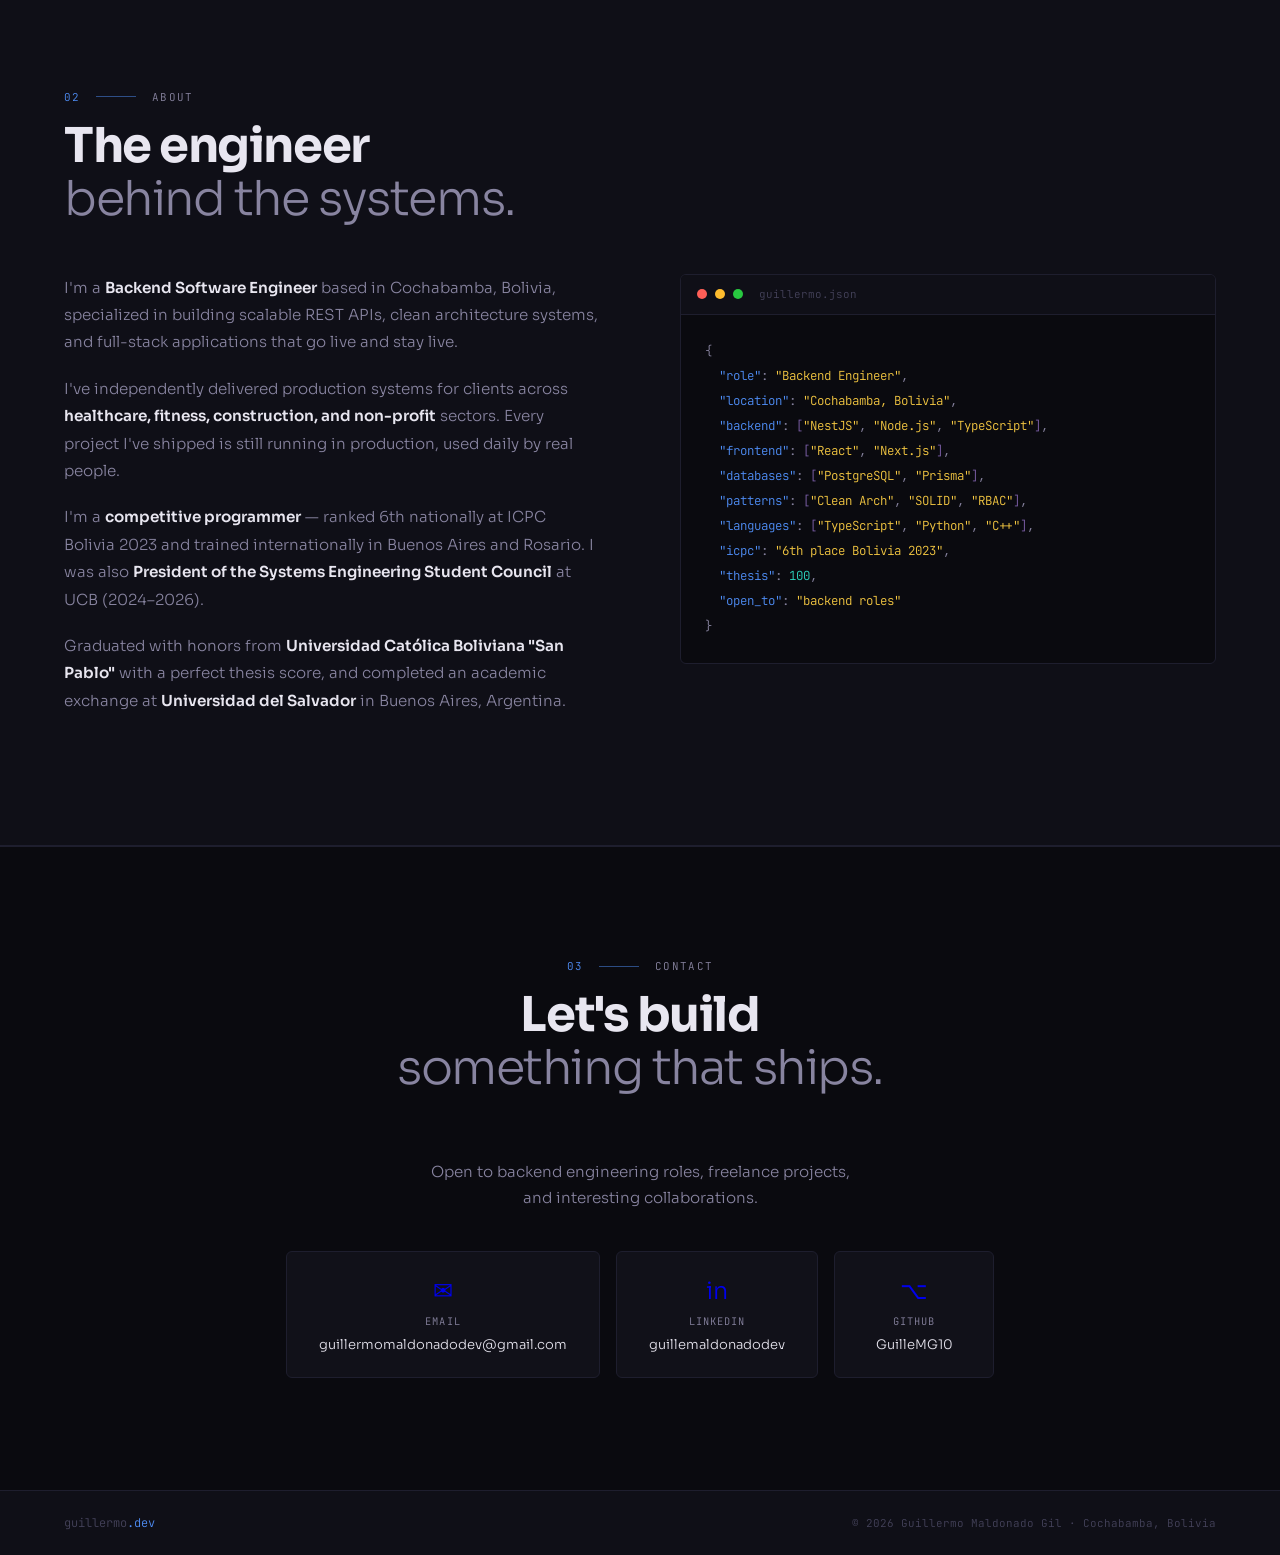
==== commit b9878a56: "hotfix/fix some links" ====
--- a/index.html
+++ b/index.html
@@ -659,19 +659,77 @@
     50% { opacity: 0.3; }
   }
 
-  /* ── RESPONSIVE ── */
+  /* ── TABLET RESPONSIVE (hasta 900px) ── */
   @media (max-width: 900px) {
-    nav { padding: 1rem 1.5rem; }
-    .nav-links { display: none; }
-    section { padding: 4rem 1.5rem; }
-    .hero { padding: 6rem 1.5rem 3rem; }
+    nav { padding: 1rem 2rem; }
+    .nav-links { gap: 1.5rem; }
+    section { padding: 4rem 2rem; }
+    .hero { padding: 6rem 2rem 3rem; }
     .stats-bar { flex-wrap: wrap; }
     .stat { min-width: 50%; border-bottom: 1px solid var(--border); }
     .project-card { grid-template-columns: 1fr; }
     .project-left { border-right: none; border-bottom: 1px solid var(--border); }
     .project-highlights { grid-template-columns: 1fr; }
     .about-grid { grid-template-columns: 1fr; gap: 2rem; }
-    footer { padding: 1.2rem 1.5rem; flex-direction: column; gap: 0.5rem; }
+    footer { padding: 1.5rem 2rem; }
+  }
+
+  /* ── MOBILE RESPONSIVE (hasta 600px) ── */
+  @media (max-width: 600px) {
+    nav { 
+      padding: 1rem 1.5rem; 
+      flex-direction: column;
+      gap: 1rem;
+    }
+    .nav-links {
+      width: 100%;
+      justify-content: center;
+      gap: 1.2rem;
+      flex-wrap: wrap;
+    }
+    .nav-cta {
+      padding: 0.3rem 0.8rem; 
+    }
+    section { padding: 4rem 1.5rem; }
+    
+    .hero { 
+      padding: 8rem 1.5rem 4rem; 
+    }
+    .hero-actions {
+      flex-direction: column;
+      width: 100%;
+    }
+    .hero-actions .btn {
+      width: 100%;
+      justify-content: center;
+    }
+
+    .stat { min-width: 100%; } 
+    
+    .project-right { padding: 1.5rem; }
+    .project-left { padding: 1.5rem; }
+    
+    .project-footer-row {
+      flex-direction: column;
+      align-items: flex-start;
+      gap: 1rem;
+    }
+
+    .terminal-body { 
+      padding: 1rem; 
+      font-size: 0.7rem; 
+    }
+    
+    .contact-card { 
+      width: 100%; 
+    }
+    
+    footer { 
+      padding: 1.5rem; 
+      flex-direction: column; 
+      text-align: center;
+      gap: 0.8rem; 
+    }
   }
 </style>
 </head>
@@ -686,10 +744,9 @@
   </ul>
 </nav>
 
-<!-- HERO -->
 <section class="hero">
   <div class="hero-content">
-    <span class="hero-tag">Available for backend roles · Cochabamba, Bolivia</span>
+    <span class="hero-tag">Backend - Fullstack · Cochabamba, Bolivia</span>
     <h1>
       <span class="line-dim">Backend Engineer.</span><br>
       <span>Systems that</span><br>
@@ -708,7 +765,6 @@
   </div>
 </section>
 
-<!-- STATS -->
 <div class="stats-bar">
   <div class="stat">
     <div class="stat-num">5</div>
@@ -732,7 +788,6 @@
   </div>
 </div>
 
-<!-- PROJECTS -->
 <section id="projects">
   <div class="section-eyebrow">
     <span class="eyebrow-num">01</span>
@@ -743,7 +798,6 @@
 
   <div class="projects-list">
 
-    <!-- ACS -->
     <div class="project-card" style="--project-color: #4F8EF7;">
       <div class="project-left">
         <div>
@@ -777,7 +831,6 @@
       </div>
     </div>
 
-    <!-- CONINARDE -->
     <div class="project-card" style="--project-color: #F97316;">
       <div class="project-left">
         <div>
@@ -806,18 +859,17 @@
         </ul>
         <div class="project-footer-row">
           <span class="live-badge"><span class="live-dot"></span>Live in production</span>
-          <a href="acs-bolivia.html" class="arrow-link" style="text-decoration:none;">View details →</a>
+          <a href="coninarde.html" class="arrow-link" style="text-decoration:none;">View details →</a>
         </div>
       </div>
     </div>
 
-    <!-- GYM -->
     <div class="project-card" style="--project-color: #2DD4BF;">
       <div class="project-left">
         <div>
           <div class="project-num">PROJECT / 03</div>
           <div class="project-icon-wrap">💪</div>
-          <div class="project-sector">Fitness · SaaS</div>
+          <div class="project-sector">Fitness </div>
         </div>
         <div class="project-period">Jun 2023 – Present</div>
       </div>
@@ -839,12 +891,11 @@
         </ul>
         <div class="project-footer-row">
           <span class="live-badge"><span class="live-dot"></span>Live in production</span>
-          <a href="acs-bolivia.html" class="arrow-link" style="text-decoration:none;">View details →</a>
+          <a href="gym.html" class="arrow-link" style="text-decoration:none;">View details →</a>
         </div>
       </div>
     </div>
 
-    <!-- CLINICA -->
     <div class="project-card" style="--project-color: #A78BFA;">
       <div class="project-left">
         <div>
@@ -872,12 +923,11 @@
         </ul>
         <div class="project-footer-row">
           <span class="live-badge"><span class="live-dot"></span>Live in production</span>
-          <a href="acs-bolivia.html" class="arrow-link" style="text-decoration:none;">View details →</a>
+          <a href="clinica.html" class="arrow-link" style="text-decoration:none;">View details →</a>
         </div>
       </div>
     </div>
 
-    <!-- TESIS -->
     <div class="project-card" style="--project-color: #F5C842; border-color: rgba(245,200,66,0.2);">
       <div class="project-left" style="background: rgba(245,200,66,0.04);">
         <div>
@@ -908,7 +958,7 @@
         </ul>
         <div class="project-footer-row">
           <span class="special-badge">⭐ Score 100/100 · Graduated with Honors</span>
-          <a href="acs-bolivia.html" class="arrow-link" style="text-decoration:none;">View details →</a>
+          <a href="thesis.html" class="arrow-link" style="text-decoration:none;">View details →</a>
         </div>
       </div>
     </div>
@@ -916,7 +966,6 @@
   </div>
 </section>
 
-<!-- ABOUT -->
 <section id="about" class="about-section">
   <div class="section-eyebrow">
     <span class="eyebrow-num">02</span>
@@ -958,7 +1007,6 @@
   </div>
 </section>
 
-<!-- CONTACT -->
 <section id="contact" class="contact-section">
   <div class="section-eyebrow" style="justify-content:center; margin-bottom:1rem;">
     <span class="eyebrow-num">03</span>
@@ -994,4 +1042,4 @@
 </footer>
 
 </body>
-</html>
+</html>
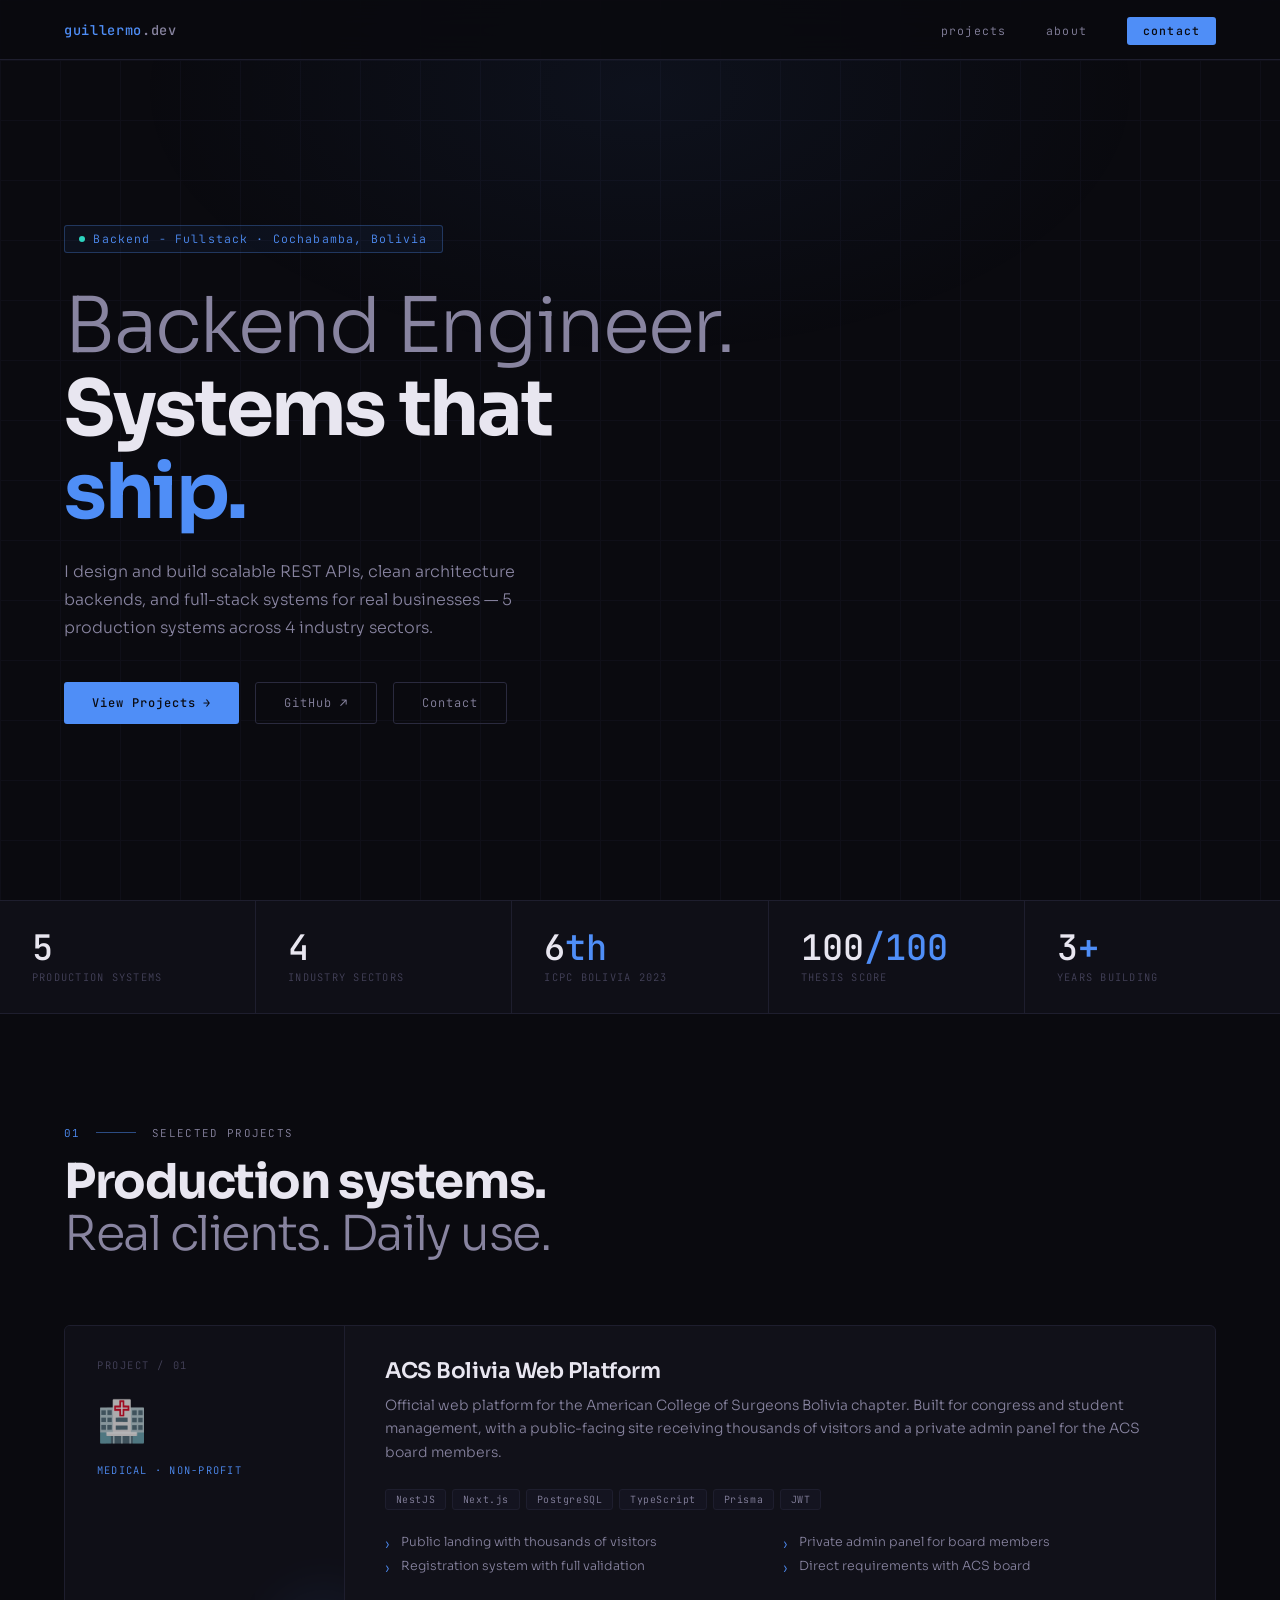
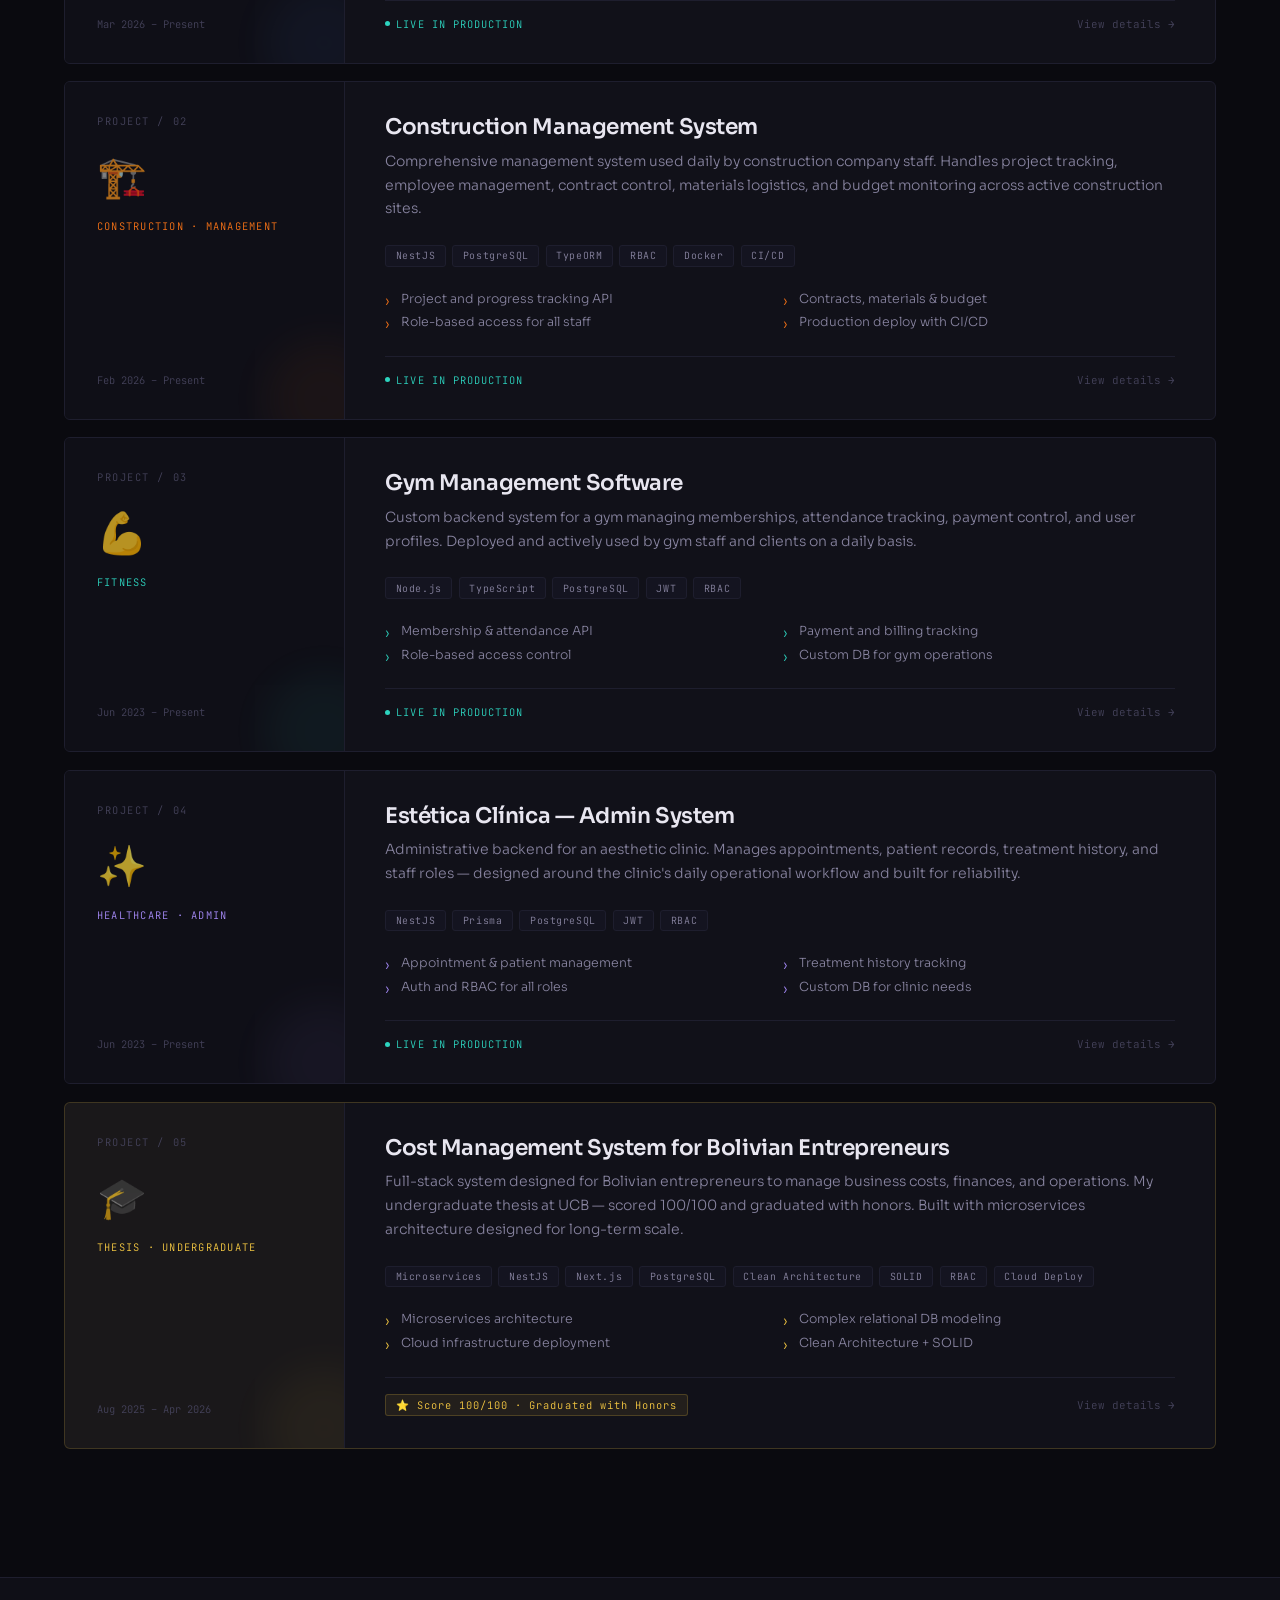
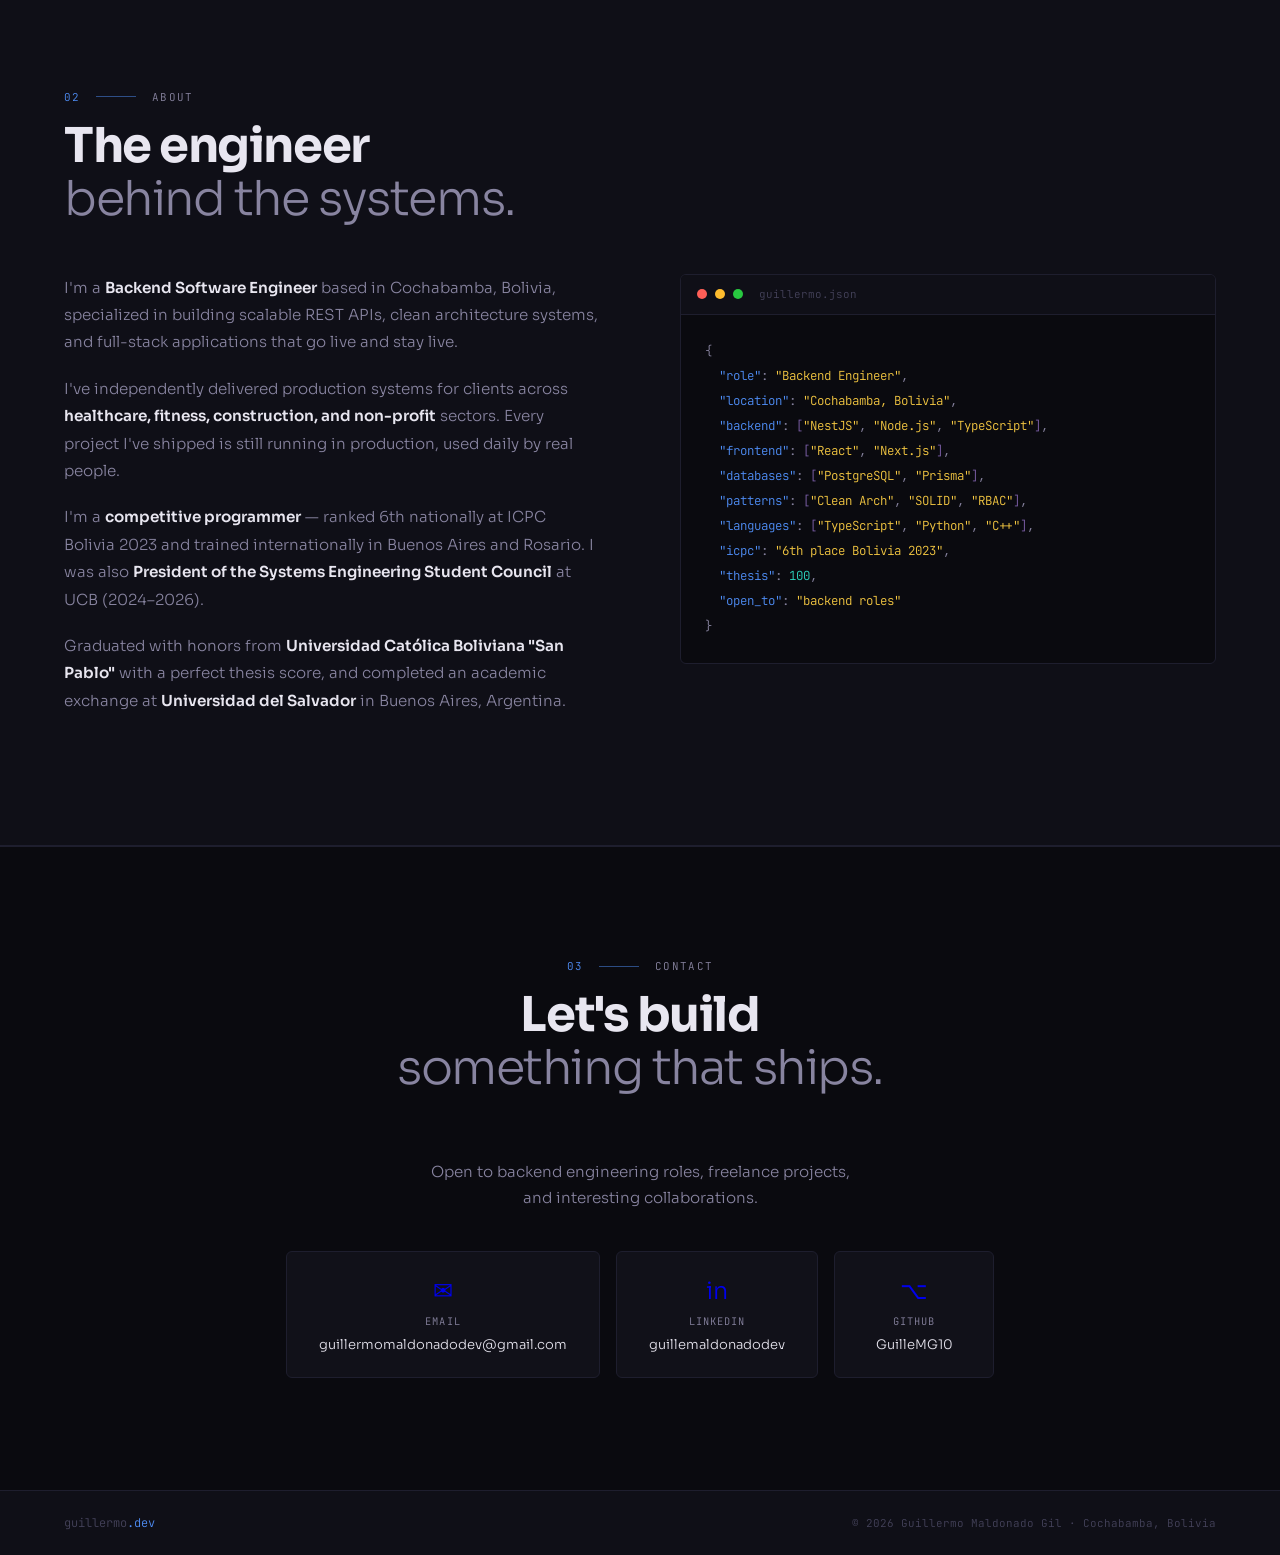
==== commit ae7eddd9: "hotfix/nombres" ====
--- a/index.html
+++ b/index.html
@@ -841,7 +841,7 @@
         <div class="project-period">Feb 2026 – Present</div>
       </div>
       <div class="project-right">
-        <h3 class="project-title">Coninarde — Construction Management System</h3>
+        <h3 class="project-title">Construction Management System</h3>
         <p class="project-desc">Comprehensive management system used daily by construction company staff. Handles project tracking, employee management, contract control, materials logistics, and budget monitoring across active construction sites.</p>
         <div class="project-tech">
           <span class="tech-tag">NestJS</span>
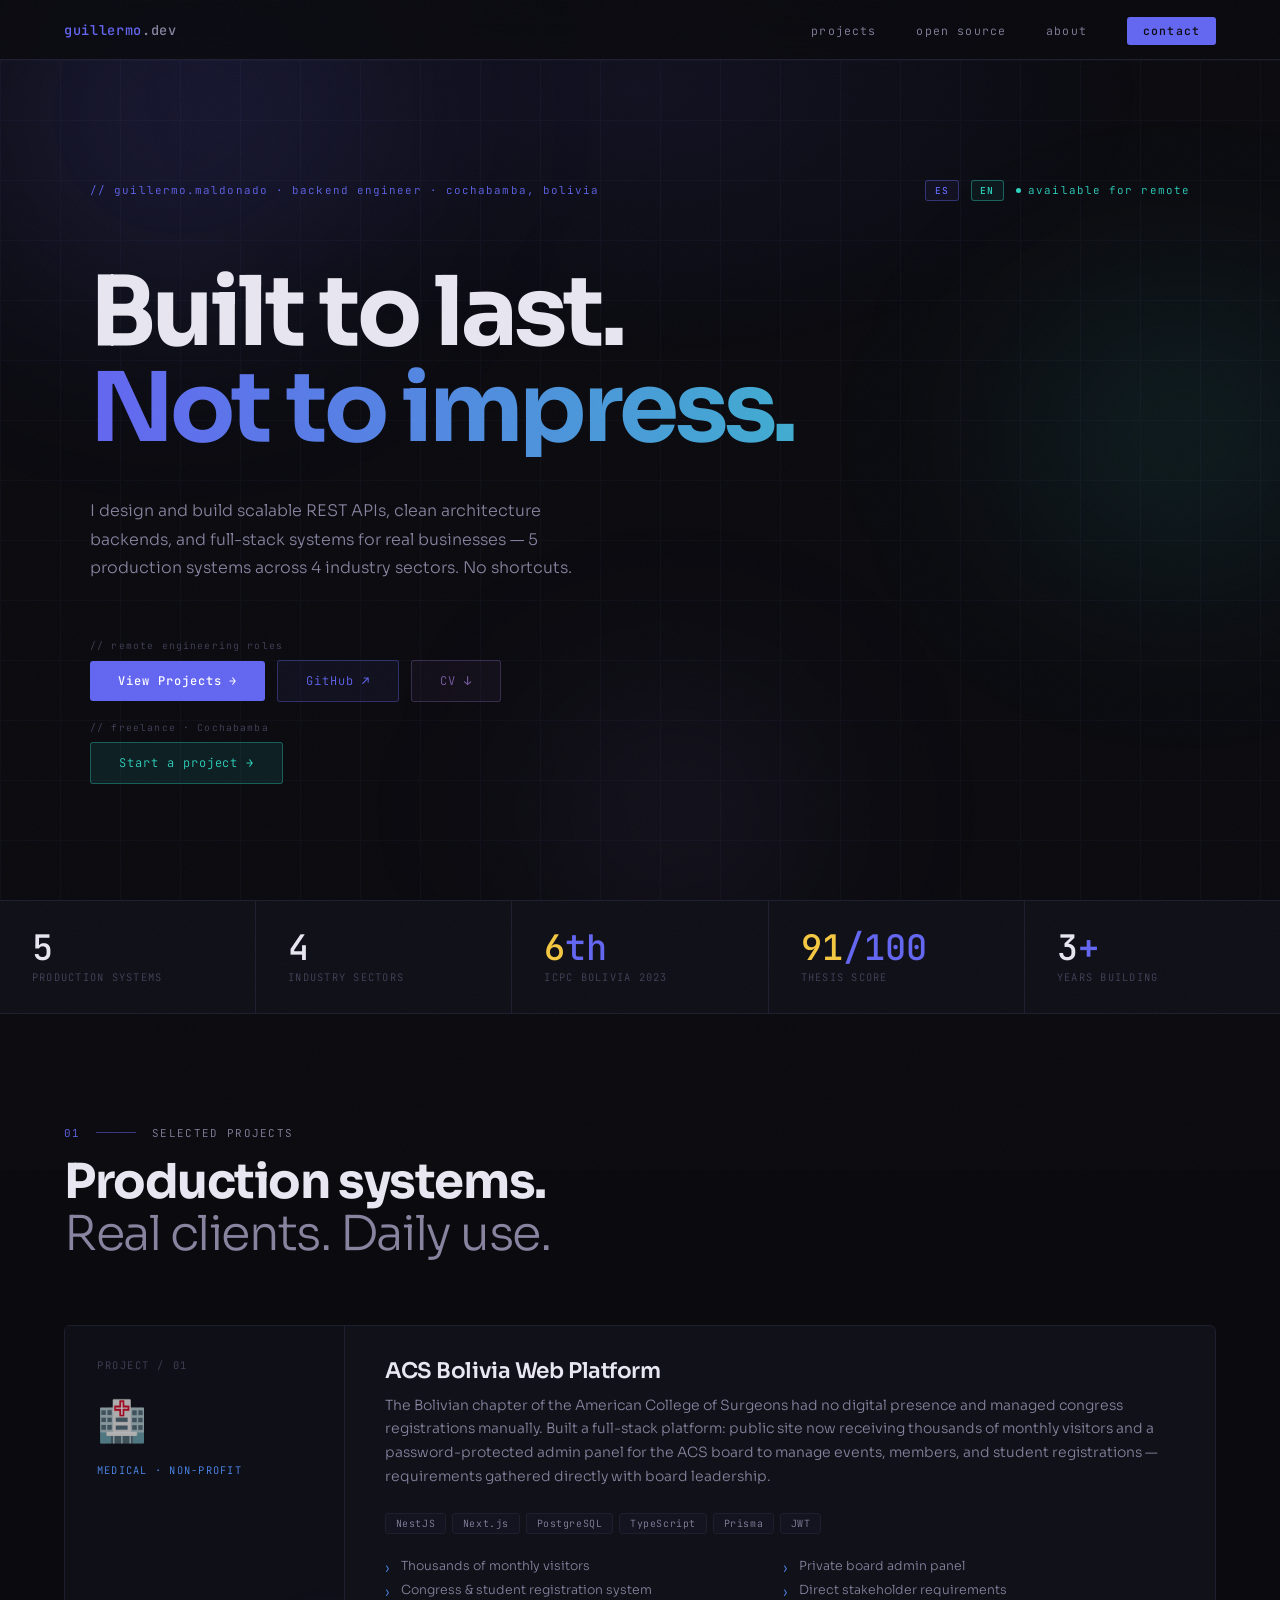
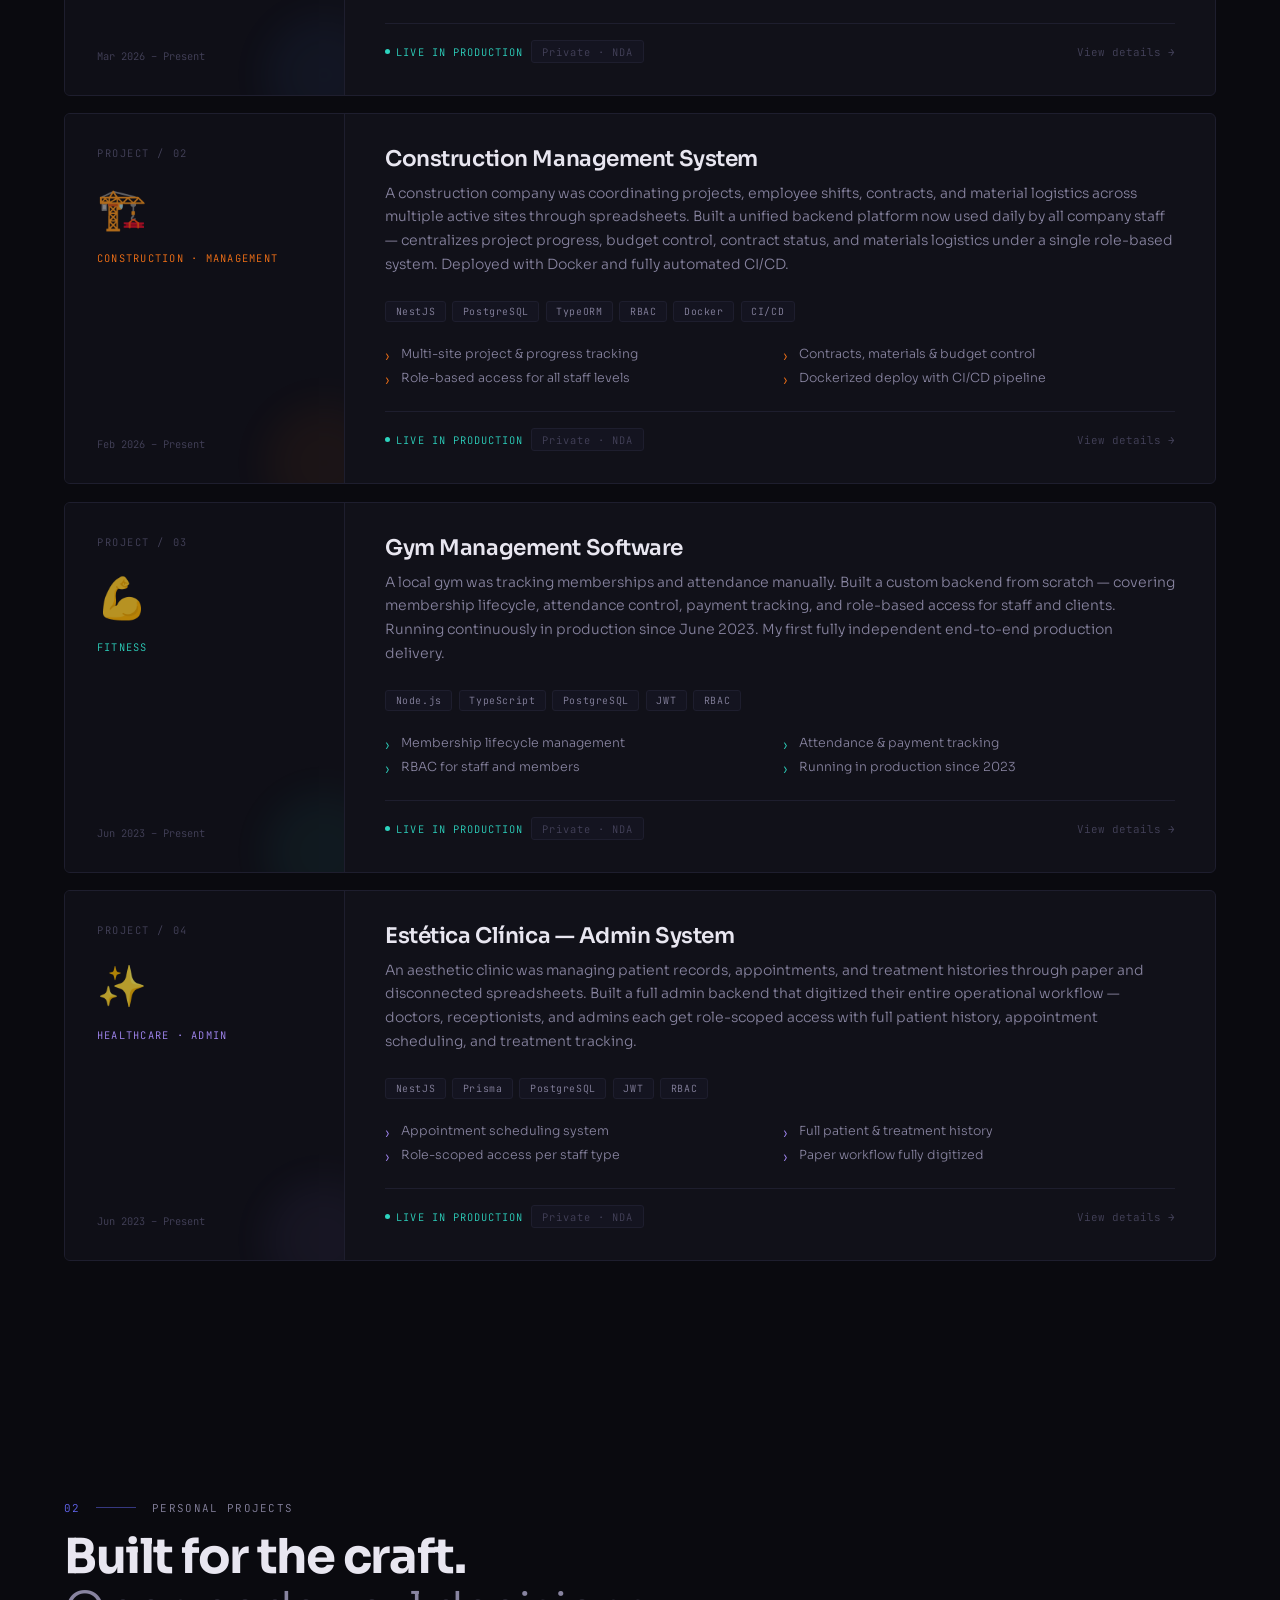
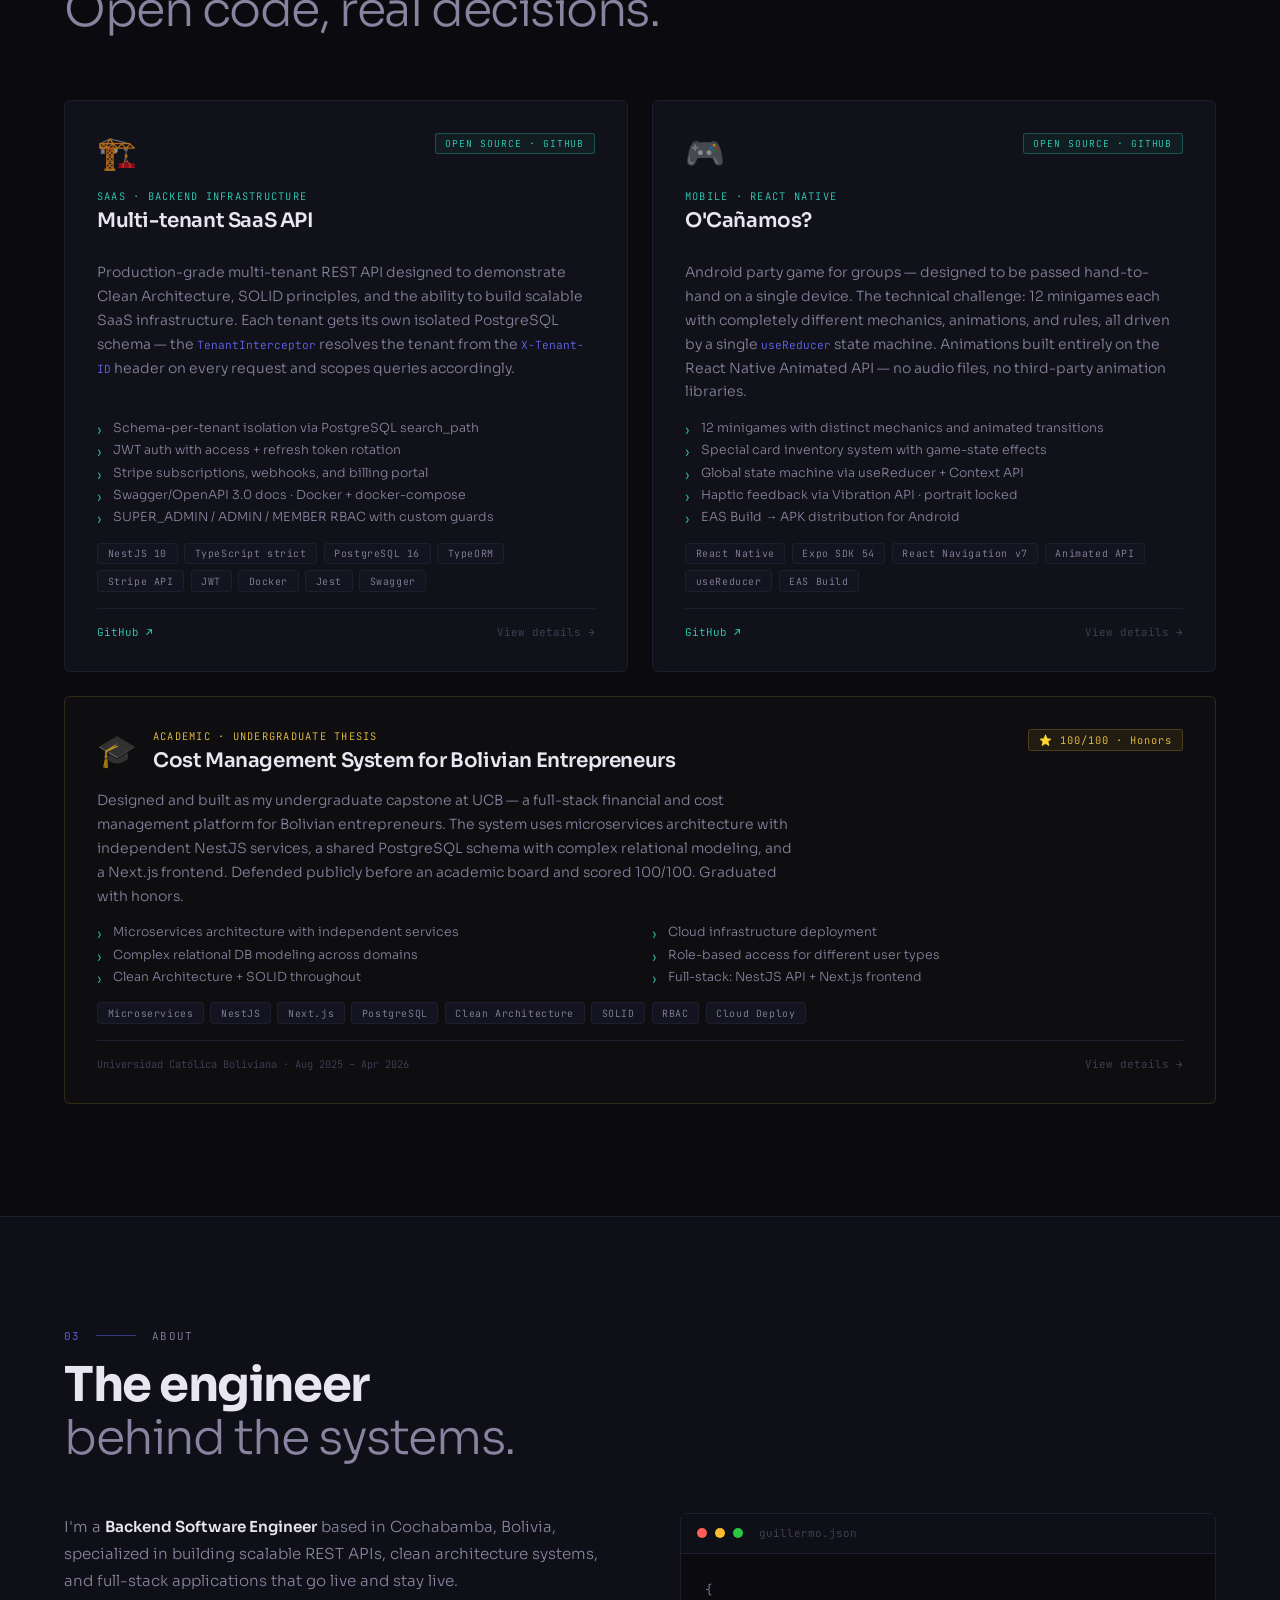
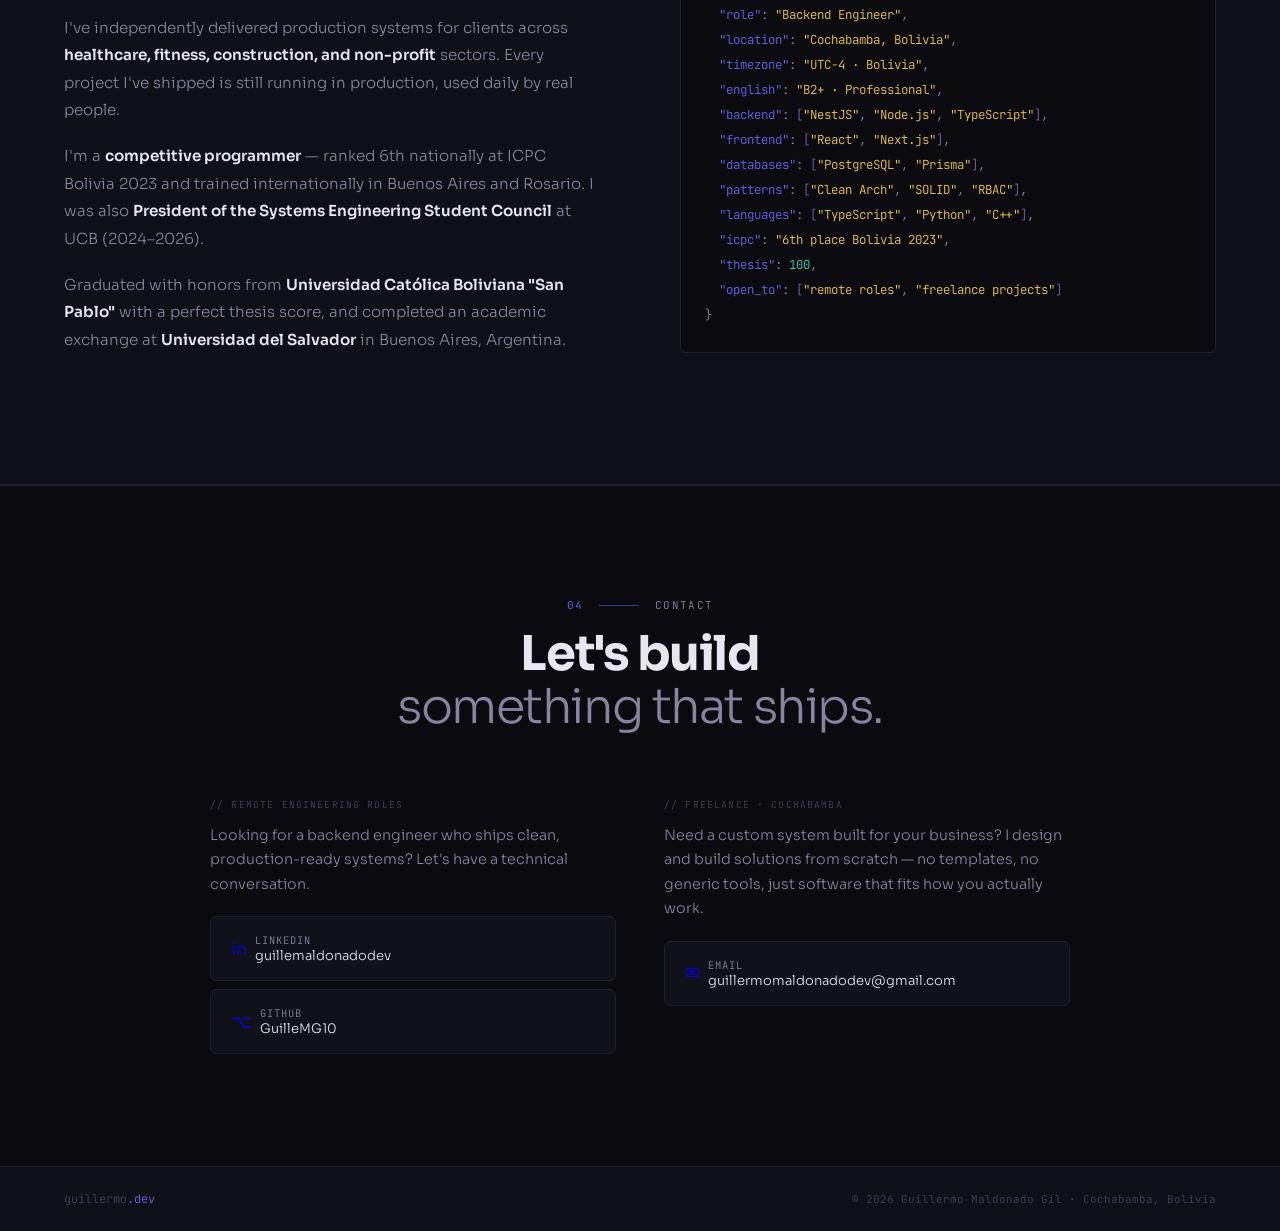
==== commit eff10ba1: "enh/se hicieron mejoras del portafolio" ====
--- a/index.html
+++ b/index.html
@@ -4,6 +4,27 @@
 <meta charset="UTF-8"/>
 <meta name="viewport" content="width=device-width, initial-scale=1.0"/>
 <title>Guillermo Maldonado — Backend Engineer</title>
+
+<!-- SEO -->
+<meta name="description" content="Backend Software Engineer specialized in scalable REST APIs, Clean Architecture, and full-stack development. 5 production systems shipped across healthcare, fitness, construction, and non-profit sectors. Based in Cochabamba, Bolivia — open to remote roles."/>
+<meta name="author" content="Guillermo Maldonado Gil"/>
+<meta name="robots" content="index, follow"/>
+
+<!-- Open Graph -->
+<meta property="og:type" content="website"/>
+<meta property="og:url" content="https://portafolio-guillermomaldonado.netlify.app/"/>
+<meta property="og:title" content="Guillermo Maldonado — Backend Engineer"/>
+<meta property="og:description" content="Backend Engineer. 5 production systems across healthcare, fitness, construction, and non-profit. Clean Architecture · NestJS · PostgreSQL · Open to remote roles."/>
+<meta property="og:locale" content="en_US"/>
+
+<!-- Twitter / X -->
+<meta name="twitter:card" content="summary"/>
+<meta name="twitter:title" content="Guillermo Maldonado — Backend Engineer"/>
+<meta name="twitter:description" content="Backend Engineer. 5 production systems across healthcare, fitness, construction, and non-profit. Clean Architecture · NestJS · PostgreSQL · Open to remote roles."/>
+
+<!-- Favicon -->
+<link rel="icon" type="image/svg+xml" href="favicon.svg"/>
+
 <link rel="preconnect" href="https://fonts.googleapis.com">
 <link href="https://fonts.googleapis.com/css2?family=Sora:wght@300;400;600;700&family=JetBrains+Mono:wght@300;400;500&display=swap" rel="stylesheet">
 <style>
@@ -14,7 +35,7 @@
     --bg-card:   #111119;
     --border:    #1E1E2E;
     --border-2:  #2A2A3E;
-    --accent:    #4F8EF7;
+    --accent:    #6366F1;
     --accent-2:  #7B5EA7;
     --accent-3:  #2DD4BF;
     --text:      #E8E6F0;
@@ -58,7 +79,7 @@
     transform: translateX(-50%);
     width: 80vw;
     height: 60vh;
-    background: radial-gradient(ellipse, rgba(79,142,247,0.06) 0%, transparent 70%);
+    background: radial-gradient(ellipse, rgba(99,102,241,0.08) 0%, transparent 70%);
     pointer-events: none;
     z-index: 0;
   }
@@ -118,58 +139,152 @@
   .hero {
     min-height: 100vh;
     display: flex;
-    align-items: center;
-    padding: 8rem 4rem 5rem;
+    flex-direction: column;
+    justify-content: center;
+    padding: 10rem 4rem 6rem;
     position: relative;
     z-index: 1;
-  }
-
-  .hero-content { max-width: 760px; }
-
-  .hero-tag {
-    display: inline-flex;
+    overflow: hidden;
+  }
+
+  /* aurora blobs */
+  .aurora {
+    position: absolute;
+    inset: 0;
+    pointer-events: none;
+    z-index: 0;
+  }
+
+  .aurora-blob {
+    position: absolute;
+    border-radius: 50%;
+    filter: blur(90px);
+  }
+
+  .aurora-blob:nth-child(1) {
+    width: 600px; height: 550px;
+    background: radial-gradient(ellipse, rgba(99,102,241,0.22) 0%, transparent 70%);
+    top: -160px; left: -120px;
+    animation: float1 14s ease-in-out infinite;
+  }
+
+  .aurora-blob:nth-child(2) {
+    width: 480px; height: 420px;
+    background: radial-gradient(ellipse, rgba(45,212,191,0.14) 0%, transparent 70%);
+    top: 25%; right: -140px;
+    animation: float2 11s ease-in-out infinite;
+  }
+
+  .aurora-blob:nth-child(3) {
+    width: 380px; height: 340px;
+    background: radial-gradient(ellipse, rgba(123,94,167,0.16) 0%, transparent 70%);
+    bottom: -80px; left: 38%;
+    animation: float3 13s ease-in-out infinite;
+  }
+
+  @keyframes float1 {
+    0%, 100% { transform: translate(0, 0); }
+    50%       { transform: translate(50px, 35px); }
+  }
+
+  @keyframes float2 {
+    0%, 100% { transform: translate(0, 0); }
+    50%       { transform: translate(-45px, 55px); }
+  }
+
+  @keyframes float3 {
+    0%, 100% { transform: translate(0, 0); }
+    50%       { transform: translate(35px, -45px); }
+  }
+
+  .hero-content {
+    position: relative;
+    z-index: 1;
+    max-width: 1100px;
+    margin: 0 auto;
+    width: 100%;
+  }
+
+  .hero-eyebrow {
+    display: flex;
     align-items: center;
-    gap: 0.5rem;
-    font-family: 'JetBrains Mono', monospace;
-    font-size: 0.72rem;
+    justify-content: space-between;
+    margin-bottom: 4rem;
+    font-family: 'JetBrains Mono', monospace;
+    font-size: 0.68rem;
     letter-spacing: 0.1em;
-    color: var(--accent);
-    border: 1px solid rgba(79,142,247,0.3);
-    background: rgba(79,142,247,0.06);
-    padding: 0.35rem 0.9rem;
-    border-radius: 3px;
-    margin-bottom: 2rem;
+    color: var(--text-mid);
     opacity: 0;
     animation: fadeUp 0.7s 0.1s forwards;
   }
 
-  .hero-tag::before {
-    content: '';
-    width: 6px; height: 6px;
+  .hero-eyebrow > span:first-child { color: var(--accent); }
+
+  .eyebrow-right {
+    display: flex;
+    align-items: center;
+    gap: 0.75rem;
+  }
+
+  .lang-badge {
+    font-family: 'JetBrains Mono', monospace;
+    font-size: 0.6rem;
+    font-weight: 500;
+    letter-spacing: 0.1em;
+    padding: 0.2rem 0.55rem;
+    border-radius: 3px;
+    border: 1px solid var(--border-2);
+    color: var(--text-mid);
+    background: var(--bg-3);
+    transition: all 0.2s;
+  }
+  .lang-badge--es { border-color: rgba(99,102,241,0.4); color: var(--accent); background: rgba(99,102,241,0.06); }
+  .lang-badge--en { border-color: rgba(45,212,191,0.4); color: var(--accent-3); background: rgba(45,212,191,0.06); }
+
+  .eyebrow-status {
+    display: flex;
+    align-items: center;
+    gap: 0.45rem;
+    color: var(--accent-3);
+  }
+
+  .eyebrow-dot {
+    width: 5px; height: 5px;
     border-radius: 50%;
     background: var(--accent-3);
+    flex-shrink: 0;
     animation: pulse 2s infinite;
   }
 
   .hero h1 {
-    font-size: clamp(3rem, 6vw, 5.5rem);
+    font-size: clamp(3.2rem, 7.5vw, 7.5rem);
     font-weight: 700;
-    line-height: 1.08;
-    letter-spacing: -0.03em;
-    margin-bottom: 1.5rem;
+    line-height: 1.0;
+    letter-spacing: -0.04em;
+    margin-bottom: 2.5rem;
     opacity: 0;
     animation: fadeUp 0.7s 0.25s forwards;
   }
 
-  .hero h1 .line-dim { color: var(--text-mid); font-weight: 300; }
-  .hero h1 .line-accent { color: var(--accent); }
+  .hero-h1-primary {
+    display: block;
+    color: var(--text);
+  }
+
+  .hero-h1-accent {
+    display: block;
+    background: linear-gradient(90deg, var(--accent) 0%, var(--accent-3) 100%);
+    -webkit-background-clip: text;
+    -webkit-text-fill-color: transparent;
+    background-clip: text;
+  }
 
   .hero-desc {
     font-size: 1rem;
     color: var(--text-mid);
-    line-height: 1.75;
+    line-height: 1.8;
     max-width: 500px;
-    margin-bottom: 2.5rem;
+    margin-bottom: 3.5rem;
     opacity: 0;
     animation: fadeUp 0.7s 0.4s forwards;
   }
@@ -199,11 +314,14 @@
 
   .btn-primary {
     background: var(--accent);
-    color: var(--bg);
+    color: #fff;
     font-weight: 500;
   }
 
-  .btn-primary:hover { background: #6BA3FF; transform: translateY(-2px); }
+  .btn-primary:hover {
+    background: #7577F5;
+    box-shadow: 0 0 28px rgba(99,102,241,0.5);
+  }
 
   .btn-ghost {
     border: 1px solid var(--border-2);
@@ -212,6 +330,44 @@
   }
 
   .btn-ghost:hover { border-color: var(--accent); color: var(--accent); transform: translateY(-2px); }
+
+  .btn-github {
+    border: 1px solid rgba(99,102,241,0.35);
+    color: var(--accent);
+    background: rgba(99,102,241,0.07);
+  }
+
+  .btn-github:hover {
+    border-color: var(--accent);
+    background: rgba(99,102,241,0.15);
+    box-shadow: 0 0 18px rgba(99,102,241,0.25);
+    transform: translateY(-2px);
+  }
+
+  .btn-cv {
+    border: 1px solid rgba(125,94,167,0.35);
+    color: var(--accent-2);
+    background: rgba(125,94,167,0.07);
+  }
+
+  .btn-cv:hover {
+    border-color: var(--accent-2);
+    background: rgba(125,94,167,0.15);
+    transform: translateY(-2px);
+  }
+
+  .btn-teal {
+    background: rgba(45,212,191,0.1);
+    border: 1px solid rgba(45,212,191,0.35);
+    color: var(--accent-3);
+  }
+
+  .btn-teal:hover {
+    background: rgba(45,212,191,0.18);
+    border-color: var(--accent-3);
+    box-shadow: 0 0 22px rgba(45,212,191,0.28);
+    transform: translateY(-2px);
+  }
 
   /* ── STATS BAR ── */
   .stats-bar {
@@ -321,15 +477,14 @@
     display: grid;
     grid-template-columns: 280px 1fr;
     min-height: 240px;
-    transition: border-color 0.25s, transform 0.25s;
+    transition: border-color 0.25s;
     cursor: pointer;
     margin-bottom: 1rem;
-  }
-
-  .project-card:hover {
-    border-color: var(--accent);
-    transform: translateX(4px);
-  }
+    position: relative;
+    will-change: transform;
+  }
+
+  .project-card:hover { border-color: var(--accent); }
 
   .project-card.featured {
     grid-template-columns: 1fr;
@@ -492,6 +647,164 @@
     border-radius: 3px;
   }
 
+  .nda-badge {
+    font-family: 'JetBrains Mono', monospace;
+    font-size: 0.65rem;
+    letter-spacing: 0.1em;
+    color: var(--text-dim);
+    background: var(--bg-3);
+    border: 1px solid var(--border);
+    padding: 0.2rem 0.6rem;
+    border-radius: 3px;
+  }
+
+  /* ── HERO CTA GROUPS ── */
+  .hero-cta-groups {
+    display: flex;
+    flex-direction: column;
+    gap: 1.2rem;
+    opacity: 0;
+    animation: fadeUp 0.7s 0.55s forwards;
+  }
+
+  .hero-cta-label {
+    font-family: 'JetBrains Mono', monospace;
+    font-size: 0.6rem;
+    letter-spacing: 0.12em;
+    color: var(--text-dim);
+    margin-bottom: 0.5rem;
+  }
+
+  .hero-cta-row {
+    display: flex;
+    gap: 0.75rem;
+    flex-wrap: wrap;
+    align-items: center;
+  }
+
+  /* ── STAT ACHIEVEMENT ── */
+  .stat--achievement .stat-num { color: #F5C842; }
+  .stat--achievement::before { background: #F5C842 !important; }
+
+  /* ── OPEN SOURCE SECTION ── */
+  .oss-grid {
+    display: grid;
+    grid-template-columns: 1fr 1fr;
+    gap: 1.5rem;
+  }
+
+  .oss-card {
+    background: var(--bg-card);
+    border: 1px solid var(--border);
+    border-radius: 6px;
+    padding: 2rem;
+    display: flex;
+    flex-direction: column;
+    gap: 1rem;
+    transition: border-color 0.25s;
+    position: relative;
+    overflow: hidden;
+    will-change: transform;
+  }
+
+  .oss-card:hover { border-color: var(--accent-3); }
+
+  .oss-card-header {
+    display: flex;
+    justify-content: space-between;
+    align-items: flex-start;
+  }
+
+  .oss-badge {
+    font-family: 'JetBrains Mono', monospace;
+    font-size: 0.6rem;
+    letter-spacing: 0.1em;
+    text-transform: uppercase;
+    color: var(--accent-3);
+    border: 1px solid rgba(45,212,191,0.3);
+    background: rgba(45,212,191,0.06);
+    padding: 0.2rem 0.6rem;
+    border-radius: 3px;
+    white-space: nowrap;
+  }
+
+  .oss-icon { font-size: 2rem; opacity: 0.7; }
+
+  .oss-sector {
+    font-family: 'JetBrains Mono', monospace;
+    font-size: 0.65rem;
+    letter-spacing: 0.12em;
+    text-transform: uppercase;
+    color: var(--accent-3);
+    margin-bottom: 0.4rem;
+  }
+
+  .oss-title {
+    font-size: 1.25rem;
+    font-weight: 600;
+    letter-spacing: -0.02em;
+    color: var(--text);
+    margin-bottom: 0.75rem;
+    line-height: 1.2;
+  }
+
+  .oss-desc {
+    font-size: 0.875rem;
+    color: var(--text-mid);
+    line-height: 1.7;
+    flex: 1;
+  }
+
+  .oss-tech {
+    display: flex;
+    flex-wrap: wrap;
+    gap: 0.4rem;
+  }
+
+  .oss-highlights {
+    list-style: none;
+    display: flex;
+    flex-direction: column;
+    gap: 0.3rem;
+  }
+
+  .oss-highlights li {
+    font-size: 0.78rem;
+    color: var(--text-mid);
+    padding-left: 1rem;
+    position: relative;
+    line-height: 1.4;
+  }
+
+  .oss-highlights li::before {
+    content: '›';
+    position: absolute;
+    left: 0;
+    color: var(--accent-3);
+    font-size: 0.9rem;
+  }
+
+  .oss-footer {
+    display: flex;
+    justify-content: space-between;
+    align-items: center;
+    padding-top: 1rem;
+    border-top: 1px solid var(--border);
+  }
+
+  .github-link {
+    font-family: 'JetBrains Mono', monospace;
+    font-size: 0.68rem;
+    color: var(--accent-3);
+    display: flex;
+    align-items: center;
+    gap: 0.4rem;
+    text-decoration: none;
+    transition: gap 0.2s;
+  }
+
+  .github-link:hover { gap: 0.7rem; }
+
   .arrow-link {
     font-family: 'JetBrains Mono', monospace;
     font-size: 0.68rem;
@@ -578,6 +891,44 @@
   .t-punct { color: var(--text-mid); }
   .t-arr { color: var(--accent-2); }
 
+  /* ── CONTACT SPLIT ── */
+  .contact-split {
+    display: grid;
+    grid-template-columns: 1fr 1fr;
+    gap: 3rem;
+    max-width: 860px;
+    margin: 3rem auto 0;
+    text-align: left;
+  }
+
+  .contact-col-label {
+    font-family: 'JetBrains Mono', monospace;
+    font-size: 0.6rem;
+    letter-spacing: 0.12em;
+    text-transform: uppercase;
+    color: var(--text-dim);
+    margin-bottom: 0.75rem;
+  }
+
+  .contact-col-desc {
+    font-size: 0.9rem;
+    color: var(--text-mid);
+    line-height: 1.7;
+    margin-bottom: 1.25rem;
+  }
+
+  .contact-col-links {
+    display: flex;
+    flex-direction: column;
+    gap: 0.5rem;
+  }
+
+  .thesis-highlights {
+    display: grid;
+    grid-template-columns: 1fr 1fr;
+    gap: 1.5rem;
+  }
+
   /* ── CONTACT ── */
   .contact-section {
     background: var(--bg);
@@ -664,7 +1015,11 @@
     nav { padding: 1rem 2rem; }
     .nav-links { gap: 1.5rem; }
     section { padding: 4rem 2rem; }
-    .hero { padding: 6rem 2rem 3rem; }
+    .hero { padding: 8rem 2rem 4rem; }
+    .hero-eyebrow { flex-direction: column; align-items: flex-start; gap: 0.5rem; }
+    .aurora-blob:nth-child(1) { width: 350px; height: 320px; }
+    .aurora-blob:nth-child(2) { width: 280px; height: 250px; }
+    .aurora-blob:nth-child(3) { width: 220px; height: 200px; }
     .stats-bar { flex-wrap: wrap; }
     .stat { min-width: 50%; border-bottom: 1px solid var(--border); }
     .project-card { grid-template-columns: 1fr; }
@@ -672,12 +1027,15 @@
     .project-highlights { grid-template-columns: 1fr; }
     .about-grid { grid-template-columns: 1fr; gap: 2rem; }
     footer { padding: 1.5rem 2rem; }
+    .oss-grid { grid-template-columns: 1fr; }
+    .contact-split { grid-template-columns: 1fr !important; }
+    .thesis-highlights { grid-template-columns: 1fr !important; }
   }
 
   /* ── MOBILE RESPONSIVE (hasta 600px) ── */
   @media (max-width: 600px) {
-    nav { 
-      padding: 1rem 1.5rem; 
+    nav {
+      padding: 1rem 1.5rem;
       flex-direction: column;
       gap: 1rem;
     }
@@ -688,18 +1046,20 @@
       flex-wrap: wrap;
     }
     .nav-cta {
-      padding: 0.3rem 0.8rem; 
+      padding: 0.3rem 0.8rem;
     }
     section { padding: 4rem 1.5rem; }
-    
-    .hero { 
-      padding: 8rem 1.5rem 4rem; 
+
+    .hero {
+      padding: 8rem 1.5rem 4rem;
     }
-    .hero-actions {
+    .hero-eyebrow {
       flex-direction: column;
-      width: 100%;
+      align-items: flex-start;
+      gap: 0.6rem;
     }
-    .hero-actions .btn {
+    .hero h1 .line-outline { -webkit-text-stroke-width: 1px; }
+    .hero-cta-row .btn {
       width: 100%;
       justify-content: center;
     }
@@ -720,47 +1080,155 @@
       font-size: 0.7rem; 
     }
     
-    .contact-card { 
-      width: 100%; 
+    .contact-card {
+      width: 100%;
     }
+    .contact-split { gap: 2rem; }
+    .thesis-highlights { grid-template-columns: 1fr !important; }
     
-    footer { 
-      padding: 1.5rem; 
-      flex-direction: column; 
+    footer {
+      padding: 1.5rem;
+      flex-direction: column;
       text-align: center;
-      gap: 0.8rem; 
+      gap: 0.8rem;
     }
   }
+
+  /* ── SCROLL PROGRESS ── */
+  #scroll-progress {
+    position: fixed;
+    top: 0; left: 0;
+    height: 2px;
+    width: 0%;
+    background: linear-gradient(90deg, var(--accent), var(--accent-3));
+    z-index: 9999;
+    pointer-events: none;
+    transition: width 0.08s linear;
+  }
+
+  /* ── ACTIVE NAV ── */
+  .nav-links a.nav-active {
+    color: var(--accent);
+  }
+
+  /* ── BACK TO TOP ── */
+  #back-to-top {
+    position: fixed;
+    bottom: 2rem; right: 2rem;
+    width: 38px; height: 38px;
+    background: var(--bg-card);
+    border: 1px solid var(--border-2);
+    border-radius: 4px;
+    display: flex;
+    align-items: center;
+    justify-content: center;
+    color: var(--text-dim);
+    font-size: 1rem;
+    text-decoration: none;
+    cursor: none;
+    opacity: 0;
+    transform: translateY(12px);
+    transition: opacity 0.3s, transform 0.3s, border-color 0.2s, color 0.2s;
+    z-index: 500;
+  }
+
+  #back-to-top.btt-visible {
+    opacity: 1;
+    transform: translateY(0);
+  }
+
+  #back-to-top:hover {
+    border-color: var(--accent);
+    color: var(--accent);
+  }
+
+  @media (pointer: coarse) {
+    #back-to-top { cursor: pointer; }
+  }
+
+  /* ── GRAIN / NOISE ── */
+  @keyframes grain {
+    0%,100% { transform: translate(0,0); }
+    10%     { transform: translate(-2%,-3%); }
+    30%     { transform: translate(3%,2%); }
+    50%     { transform: translate(-1%,3%); }
+    70%     { transform: translate(2%,-2%); }
+    90%     { transform: translate(-3%,1%); }
+  }
+
+  .grain {
+    position: fixed;
+    inset: -30%;
+    width: 160%; height: 160%;
+    pointer-events: none;
+    z-index: 9991;
+    opacity: 0.032;
+    background-image: url("data:image/svg+xml,%3Csvg xmlns='http://www.w3.org/2000/svg' width='300' height='300'%3E%3Cfilter id='n'%3E%3CfeTurbulence type='fractalNoise' baseFrequency='0.85' numOctaves='4' stitchTiles='stitch'/%3E%3C/filter%3E%3Crect width='300' height='300' filter='url(%23n)'/%3E%3C/svg%3E");
+    background-size: 300px 300px;
+    animation: grain 0.7s steps(1) infinite;
+  }
+
+  /* ── PAGE EXIT ── */
+  body { transition: opacity 0.3s ease; }
+  body.page-exit { opacity: 0; pointer-events: none; }
 </style>
 </head>
 <body>
 
+<div id="scroll-progress"></div>
+<div class="grain" aria-hidden="true"></div>
 <nav>
   <a href="#" class="nav-logo">guillermo<span>.dev</span></a>
   <ul class="nav-links">
     <li><a href="#projects">projects</a></li>
+    <li><a href="#open-source">open source</a></li>
     <li><a href="#about">about</a></li>
     <li><a href="#contact" class="nav-cta">contact</a></li>
   </ul>
 </nav>
 
 <section class="hero">
+  <div class="aurora" aria-hidden="true">
+    <div class="aurora-blob"></div>
+    <div class="aurora-blob"></div>
+    <div class="aurora-blob"></div>
+  </div>
   <div class="hero-content">
-    <span class="hero-tag">Backend - Fullstack · Cochabamba, Bolivia</span>
+    <div class="hero-eyebrow">
+      <span>// guillermo.maldonado · backend engineer · cochabamba, bolivia</span>
+      <div class="eyebrow-right">
+        <span class="lang-badge lang-badge--es">ES</span>
+        <span class="lang-badge lang-badge--en">EN</span>
+        <span class="eyebrow-status">
+          <span class="eyebrow-dot"></span>
+          available for remote
+        </span>
+      </div>
+    </div>
     <h1>
-      <span class="line-dim">Backend Engineer.</span><br>
-      <span>Systems that</span><br>
-      <span class="line-accent">ship.</span>
+      <span class="hero-h1-primary">Built to last.</span>
+      <span class="hero-h1-accent">Not to impress.</span>
     </h1>
     <p class="hero-desc">
       I design and build scalable REST APIs, clean architecture backends,
       and full-stack systems for real businesses —
-      5 production systems across 4 industry sectors.
+      5 production systems across 4 industry sectors. No shortcuts.
     </p>
-    <div class="hero-actions">
-      <a href="#projects" class="btn btn-primary">View Projects →</a>
-      <a href="https://github.com/GuilleMG10" class="btn btn-ghost" target="_blank">GitHub ↗</a>
-      <a href="mailto:guillermomaldonadodev@gmail.com" class="btn btn-ghost">Contact</a>
+    <div class="hero-cta-groups">
+      <div>
+        <div class="hero-cta-label">// remote engineering roles</div>
+        <div class="hero-cta-row">
+          <a href="#projects" class="btn btn-primary">View Projects →</a>
+          <a href="https://github.com/GuilleMG10" class="btn btn-github" target="_blank">GitHub ↗</a>
+          <a href="CV_Guillermo_Maldonado.pdf" download class="btn btn-cv">CV ↓</a>
+        </div>
+      </div>
+      <div>
+        <div class="hero-cta-label">// freelance · Cochabamba</div>
+        <div class="hero-cta-row">
+          <a href="mailto:guillermomaldonadodev@gmail.com" class="btn btn-teal">Start a project →</a>
+        </div>
+      </div>
     </div>
   </div>
 </section>
@@ -774,11 +1242,11 @@
     <div class="stat-num">4</div>
     <div class="stat-label">Industry Sectors</div>
   </div>
-  <div class="stat">
+  <div class="stat stat--achievement">
     <div class="stat-num">6<span>th</span></div>
     <div class="stat-label">ICPC Bolivia 2023</div>
   </div>
-  <div class="stat">
+  <div class="stat stat--achievement">
     <div class="stat-num">100<span>/100</span></div>
     <div class="stat-label">Thesis Score</div>
   </div>
@@ -809,7 +1277,7 @@
       </div>
       <div class="project-right">
         <h3 class="project-title">ACS Bolivia Web Platform</h3>
-        <p class="project-desc">Official web platform for the American College of Surgeons Bolivia chapter. Built for congress and student management, with a public-facing site receiving thousands of visitors and a private admin panel for the ACS board members.</p>
+        <p class="project-desc">The Bolivian chapter of the American College of Surgeons had no digital presence and managed congress registrations manually. Built a full-stack platform: public site now receiving thousands of monthly visitors and a password-protected admin panel for the ACS board to manage events, members, and student registrations — requirements gathered directly with board leadership.</p>
         <div class="project-tech">
           <span class="tech-tag">NestJS</span>
           <span class="tech-tag">Next.js</span>
@@ -819,13 +1287,16 @@
           <span class="tech-tag">JWT</span>
         </div>
         <ul class="project-highlights">
-          <li>Public landing with thousands of visitors</li>
-          <li>Private admin panel for board members</li>
-          <li>Registration system with full validation</li>
-          <li>Direct requirements with ACS board</li>
+          <li>Thousands of monthly visitors</li>
+          <li>Private board admin panel</li>
+          <li>Congress & student registration system</li>
+          <li>Direct stakeholder requirements</li>
         </ul>
         <div class="project-footer-row">
-          <span class="live-badge"><span class="live-dot"></span>Live in production</span>
+          <div style="display:flex;gap:0.5rem;align-items:center;">
+            <span class="live-badge"><span class="live-dot"></span>Live in production</span>
+            <span class="nda-badge">Private · NDA</span>
+          </div>
           <a href="acs-bolivia.html" class="arrow-link" style="text-decoration:none;">View details →</a>
         </div>
       </div>
@@ -842,7 +1313,7 @@
       </div>
       <div class="project-right">
         <h3 class="project-title">Construction Management System</h3>
-        <p class="project-desc">Comprehensive management system used daily by construction company staff. Handles project tracking, employee management, contract control, materials logistics, and budget monitoring across active construction sites.</p>
+        <p class="project-desc">A construction company was coordinating projects, employee shifts, contracts, and material logistics across multiple active sites through spreadsheets. Built a unified backend platform now used daily by all company staff — centralizes project progress, budget control, contract status, and materials logistics under a single role-based system. Deployed with Docker and fully automated CI/CD.</p>
         <div class="project-tech">
           <span class="tech-tag">NestJS</span>
           <span class="tech-tag">PostgreSQL</span>
@@ -852,13 +1323,16 @@
           <span class="tech-tag">CI/CD</span>
         </div>
         <ul class="project-highlights">
-          <li>Project and progress tracking API</li>
-          <li>Contracts, materials & budget</li>
-          <li>Role-based access for all staff</li>
-          <li>Production deploy with CI/CD</li>
+          <li>Multi-site project & progress tracking</li>
+          <li>Contracts, materials & budget control</li>
+          <li>Role-based access for all staff levels</li>
+          <li>Dockerized deploy with CI/CD pipeline</li>
         </ul>
         <div class="project-footer-row">
-          <span class="live-badge"><span class="live-dot"></span>Live in production</span>
+          <div style="display:flex;gap:0.5rem;align-items:center;">
+            <span class="live-badge"><span class="live-dot"></span>Live in production</span>
+            <span class="nda-badge">Private · NDA</span>
+          </div>
           <a href="coninarde.html" class="arrow-link" style="text-decoration:none;">View details →</a>
         </div>
       </div>
@@ -875,7 +1349,7 @@
       </div>
       <div class="project-right">
         <h3 class="project-title">Gym Management Software</h3>
-        <p class="project-desc">Custom backend system for a gym managing memberships, attendance tracking, payment control, and user profiles. Deployed and actively used by gym staff and clients on a daily basis.</p>
+        <p class="project-desc">A local gym was tracking memberships and attendance manually. Built a custom backend from scratch — covering membership lifecycle, attendance control, payment tracking, and role-based access for staff and clients. Running continuously in production since June 2023. My first fully independent end-to-end production delivery.</p>
         <div class="project-tech">
           <span class="tech-tag">Node.js</span>
           <span class="tech-tag">TypeScript</span>
@@ -884,13 +1358,16 @@
           <span class="tech-tag">RBAC</span>
         </div>
         <ul class="project-highlights">
-          <li>Membership & attendance API</li>
-          <li>Payment and billing tracking</li>
-          <li>Role-based access control</li>
-          <li>Custom DB for gym operations</li>
+          <li>Membership lifecycle management</li>
+          <li>Attendance & payment tracking</li>
+          <li>RBAC for staff and members</li>
+          <li>Running in production since 2023</li>
         </ul>
         <div class="project-footer-row">
-          <span class="live-badge"><span class="live-dot"></span>Live in production</span>
+          <div style="display:flex;gap:0.5rem;align-items:center;">
+            <span class="live-badge"><span class="live-dot"></span>Live in production</span>
+            <span class="nda-badge">Private · NDA</span>
+          </div>
           <a href="gym.html" class="arrow-link" style="text-decoration:none;">View details →</a>
         </div>
       </div>
@@ -907,7 +1384,7 @@
       </div>
       <div class="project-right">
         <h3 class="project-title">Estética Clínica — Admin System</h3>
-        <p class="project-desc">Administrative backend for an aesthetic clinic. Manages appointments, patient records, treatment history, and staff roles — designed around the clinic's daily operational workflow and built for reliability.</p>
+        <p class="project-desc">An aesthetic clinic was managing patient records, appointments, and treatment histories through paper and disconnected spreadsheets. Built a full admin backend that digitized their entire operational workflow — doctors, receptionists, and admins each get role-scoped access with full patient history, appointment scheduling, and treatment tracking.</p>
         <div class="project-tech">
           <span class="tech-tag">NestJS</span>
           <span class="tech-tag">Prisma</span>
@@ -916,59 +1393,145 @@
           <span class="tech-tag">RBAC</span>
         </div>
         <ul class="project-highlights">
-          <li>Appointment & patient management</li>
-          <li>Treatment history tracking</li>
-          <li>Auth and RBAC for all roles</li>
-          <li>Custom DB for clinic needs</li>
+          <li>Appointment scheduling system</li>
+          <li>Full patient & treatment history</li>
+          <li>Role-scoped access per staff type</li>
+          <li>Paper workflow fully digitized</li>
         </ul>
         <div class="project-footer-row">
-          <span class="live-badge"><span class="live-dot"></span>Live in production</span>
+          <div style="display:flex;gap:0.5rem;align-items:center;">
+            <span class="live-badge"><span class="live-dot"></span>Live in production</span>
+            <span class="nda-badge">Private · NDA</span>
+          </div>
           <a href="clinica.html" class="arrow-link" style="text-decoration:none;">View details →</a>
         </div>
       </div>
     </div>
 
-    <div class="project-card" style="--project-color: #F5C842; border-color: rgba(245,200,66,0.2);">
-      <div class="project-left" style="background: rgba(245,200,66,0.04);">
-        <div>
-          <div class="project-num">PROJECT / 05</div>
-          <div class="project-icon-wrap">🎓</div>
-          <div class="project-sector" style="color:#F5C842;">Thesis · Undergraduate</div>
-        </div>
-        <div class="project-period">Aug 2025 – Apr 2026</div>
-      </div>
-      <div class="project-right">
-        <h3 class="project-title">Cost Management System for Bolivian Entrepreneurs</h3>
-        <p class="project-desc">Full-stack system designed for Bolivian entrepreneurs to manage business costs, finances, and operations. My undergraduate thesis at UCB — scored 100/100 and graduated with honors. Built with microservices architecture designed for long-term scale.</p>
-        <div class="project-tech">
-          <span class="tech-tag">Microservices</span>
-          <span class="tech-tag">NestJS</span>
-          <span class="tech-tag">Next.js</span>
-          <span class="tech-tag">PostgreSQL</span>
-          <span class="tech-tag">Clean Architecture</span>
-          <span class="tech-tag">SOLID</span>
-          <span class="tech-tag">RBAC</span>
-          <span class="tech-tag">Cloud Deploy</span>
-        </div>
-        <ul class="project-highlights">
-          <li>Microservices architecture</li>
-          <li>Complex relational DB modeling</li>
-          <li>Cloud infrastructure deployment</li>
-          <li>Clean Architecture + SOLID</li>
-        </ul>
-        <div class="project-footer-row">
-          <span class="special-badge">⭐ Score 100/100 · Graduated with Honors</span>
-          <a href="thesis.html" class="arrow-link" style="text-decoration:none;">View details →</a>
-        </div>
-      </div>
-    </div>
-
   </div>
 </section>
 
+<section id="open-source">
+  <div class="section-eyebrow">
+    <span class="eyebrow-num">02</span>
+    <div class="eyebrow-line"></div>
+    <span class="eyebrow-text">Personal Projects</span>
+  </div>
+  <h2 class="section-title">Built for the craft.<br><span style="color:var(--text-mid);font-weight:300;">Open code, real decisions.</span></h2>
+
+  <div class="oss-grid">
+
+    <div class="oss-card">
+      <div class="oss-card-header">
+        <div class="oss-icon">🏗️</div>
+        <span class="oss-badge">Open Source · GitHub</span>
+      </div>
+      <div>
+        <div class="oss-sector">SaaS · Backend Infrastructure</div>
+        <h3 class="oss-title">Multi-tenant SaaS API</h3>
+      </div>
+      <p class="oss-desc">Production-grade multi-tenant REST API designed to demonstrate Clean Architecture, SOLID principles, and the ability to build scalable SaaS infrastructure. Each tenant gets its own isolated PostgreSQL schema — the <code style="font-family:'JetBrains Mono',monospace;font-size:0.8em;color:var(--accent);">TenantInterceptor</code> resolves the tenant from the <code style="font-family:'JetBrains Mono',monospace;font-size:0.8em;color:var(--accent);">X-Tenant-ID</code> header on every request and scopes queries accordingly.</p>
+      <ul class="oss-highlights">
+        <li>Schema-per-tenant isolation via PostgreSQL search_path</li>
+        <li>JWT auth with access + refresh token rotation</li>
+        <li>Stripe subscriptions, webhooks, and billing portal</li>
+        <li>Swagger/OpenAPI 3.0 docs · Docker + docker-compose</li>
+        <li>SUPER_ADMIN / ADMIN / MEMBER RBAC with custom guards</li>
+      </ul>
+      <div class="oss-tech">
+        <span class="tech-tag">NestJS 10</span>
+        <span class="tech-tag">TypeScript strict</span>
+        <span class="tech-tag">PostgreSQL 16</span>
+        <span class="tech-tag">TypeORM</span>
+        <span class="tech-tag">Stripe API</span>
+        <span class="tech-tag">JWT</span>
+        <span class="tech-tag">Docker</span>
+        <span class="tech-tag">Jest</span>
+        <span class="tech-tag">Swagger</span>
+      </div>
+      <div class="oss-footer">
+        <a href="https://github.com/GuilleMG10/api-multitenant" class="github-link" target="_blank">GitHub ↗</a>
+        <a href="multitenant.html" class="arrow-link" style="text-decoration:none;color:var(--text-dim);">View details →</a>
+      </div>
+    </div>
+
+    <div class="oss-card">
+      <div class="oss-card-header">
+        <div class="oss-icon">🎮</div>
+        <span class="oss-badge">Open Source · GitHub</span>
+      </div>
+      <div>
+        <div class="oss-sector">Mobile · React Native</div>
+        <h3 class="oss-title">O'Cañamos?</h3>
+      </div>
+      <p class="oss-desc">Android party game for groups — designed to be passed hand-to-hand on a single device. The technical challenge: 12 minigames each with completely different mechanics, animations, and rules, all driven by a single <code style="font-family:'JetBrains Mono',monospace;font-size:0.8em;color:var(--accent);">useReducer</code> state machine. Animations built entirely on the React Native Animated API — no audio files, no third-party animation libraries.</p>
+      <ul class="oss-highlights">
+        <li>12 minigames with distinct mechanics and animated transitions</li>
+        <li>Special card inventory system with game-state effects</li>
+        <li>Global state machine via useReducer + Context API</li>
+        <li>Haptic feedback via Vibration API · portrait locked</li>
+        <li>EAS Build → APK distribution for Android</li>
+      </ul>
+      <div class="oss-tech">
+        <span class="tech-tag">React Native</span>
+        <span class="tech-tag">Expo SDK 54</span>
+        <span class="tech-tag">React Navigation v7</span>
+        <span class="tech-tag">Animated API</span>
+        <span class="tech-tag">useReducer</span>
+        <span class="tech-tag">EAS Build</span>
+      </div>
+      <div class="oss-footer">
+        <a href="https://github.com/GuilleMG10/ocanamos" class="github-link" target="_blank">GitHub ↗</a>
+        <a href="ocanamos.html" class="arrow-link" style="text-decoration:none;color:var(--text-dim);">View details →</a>
+      </div>
+    </div>
+
+    <div class="oss-card" style="grid-column: 1 / -1; --project-color: #F5C842; border-color: rgba(245,200,66,0.15); background: rgba(245,200,66,0.02);">
+      <div class="oss-card-header">
+        <div style="display:flex;align-items:center;gap:1rem;">
+          <div class="oss-icon">🎓</div>
+          <div>
+            <div class="oss-sector" style="color:#F5C842;">Academic · Undergraduate Thesis</div>
+            <h3 class="oss-title" style="margin-bottom:0;">Cost Management System for Bolivian Entrepreneurs</h3>
+          </div>
+        </div>
+        <span class="special-badge" style="white-space:nowrap;align-self:flex-start;">⭐ 100/100 · Honors</span>
+      </div>
+      <p class="oss-desc" style="max-width:700px;">Designed and built as my undergraduate capstone at UCB — a full-stack financial and cost management platform for Bolivian entrepreneurs. The system uses microservices architecture with independent NestJS services, a shared PostgreSQL schema with complex relational modeling, and a Next.js frontend. Defended publicly before an academic board and scored 100/100. Graduated with honors.</p>
+      <div class="thesis-highlights">
+        <ul class="oss-highlights">
+          <li>Microservices architecture with independent services</li>
+          <li>Complex relational DB modeling across domains</li>
+          <li>Clean Architecture + SOLID throughout</li>
+        </ul>
+        <ul class="oss-highlights">
+          <li>Cloud infrastructure deployment</li>
+          <li>Role-based access for different user types</li>
+          <li>Full-stack: NestJS API + Next.js frontend</li>
+        </ul>
+      </div>
+      <div class="oss-tech">
+        <span class="tech-tag">Microservices</span>
+        <span class="tech-tag">NestJS</span>
+        <span class="tech-tag">Next.js</span>
+        <span class="tech-tag">PostgreSQL</span>
+        <span class="tech-tag">Clean Architecture</span>
+        <span class="tech-tag">SOLID</span>
+        <span class="tech-tag">RBAC</span>
+        <span class="tech-tag">Cloud Deploy</span>
+      </div>
+      <div class="oss-footer">
+        <span style="font-family:'JetBrains Mono',monospace;font-size:0.65rem;color:var(--text-dim);">Universidad Católica Boliviana · Aug 2025 – Apr 2026</span>
+        <a href="thesis.html" class="arrow-link" style="text-decoration:none;color:var(--text-dim);">View details →</a>
+      </div>
+    </div>
+
+  </div>
+</section>
+
 <section id="about" class="about-section">
   <div class="section-eyebrow">
-    <span class="eyebrow-num">02</span>
+    <span class="eyebrow-num">03</span>
     <div class="eyebrow-line"></div>
     <span class="eyebrow-text">About</span>
   </div>
@@ -993,6 +1556,8 @@
         <div><span class="t-punct">{</span></div>
         <div>&nbsp;&nbsp;<span class="t-key">"role"</span><span class="t-punct">:</span> <span class="t-str">"Backend Engineer"</span><span class="t-punct">,</span></div>
         <div>&nbsp;&nbsp;<span class="t-key">"location"</span><span class="t-punct">:</span> <span class="t-str">"Cochabamba, Bolivia"</span><span class="t-punct">,</span></div>
+        <div>&nbsp;&nbsp;<span class="t-key">"timezone"</span><span class="t-punct">:</span> <span class="t-str">"UTC-4 · Bolivia"</span><span class="t-punct">,</span></div>
+        <div>&nbsp;&nbsp;<span class="t-key">"english"</span><span class="t-punct">:</span> <span class="t-str">"B2+ · Professional"</span><span class="t-punct">,</span></div>
         <div>&nbsp;&nbsp;<span class="t-key">"backend"</span><span class="t-punct">:</span> <span class="t-arr">[</span><span class="t-str">"NestJS"</span><span class="t-punct">,</span> <span class="t-str">"Node.js"</span><span class="t-punct">,</span> <span class="t-str">"TypeScript"</span><span class="t-arr">]</span><span class="t-punct">,</span></div>
         <div>&nbsp;&nbsp;<span class="t-key">"frontend"</span><span class="t-punct">:</span> <span class="t-arr">[</span><span class="t-str">"React"</span><span class="t-punct">,</span> <span class="t-str">"Next.js"</span><span class="t-arr">]</span><span class="t-punct">,</span></div>
         <div>&nbsp;&nbsp;<span class="t-key">"databases"</span><span class="t-punct">:</span> <span class="t-arr">[</span><span class="t-str">"PostgreSQL"</span><span class="t-punct">,</span> <span class="t-str">"Prisma"</span><span class="t-arr">]</span><span class="t-punct">,</span></div>
@@ -1000,39 +1565,55 @@
         <div>&nbsp;&nbsp;<span class="t-key">"languages"</span><span class="t-punct">:</span> <span class="t-arr">[</span><span class="t-str">"TypeScript"</span><span class="t-punct">,</span> <span class="t-str">"Python"</span><span class="t-punct">,</span> <span class="t-str">"C++"</span><span class="t-arr">]</span><span class="t-punct">,</span></div>
         <div>&nbsp;&nbsp;<span class="t-key">"icpc"</span><span class="t-punct">:</span> <span class="t-str">"6th place Bolivia 2023"</span><span class="t-punct">,</span></div>
         <div>&nbsp;&nbsp;<span class="t-key">"thesis"</span><span class="t-punct">:</span> <span class="t-val">100</span><span class="t-punct">,</span></div>
-        <div>&nbsp;&nbsp;<span class="t-key">"open_to"</span><span class="t-punct">:</span> <span class="t-str">"backend roles"</span></div>
+        <div>&nbsp;&nbsp;<span class="t-key">"open_to"</span><span class="t-punct">:</span> <span class="t-arr">[</span><span class="t-str">"remote roles"</span><span class="t-punct">,</span> <span class="t-str">"freelance projects"</span><span class="t-arr">]</span></div>
         <div><span class="t-punct">}</span></div>
       </div>
     </div>
   </div>
+
+
 </section>
 
 <section id="contact" class="contact-section">
   <div class="section-eyebrow" style="justify-content:center; margin-bottom:1rem;">
-    <span class="eyebrow-num">03</span>
+    <span class="eyebrow-num">04</span>
     <div class="eyebrow-line"></div>
     <span class="eyebrow-text">Contact</span>
   </div>
   <h2 class="section-title">Let's build<br><span style="color:var(--text-mid);font-weight:300;">something that ships.</span></h2>
-  <p style="font-size:0.95rem;color:var(--text-mid);max-width:440px;margin:0 auto;line-height:1.7;">
-    Open to backend engineering roles, freelance projects, and interesting collaborations.
-  </p>
-  <div class="contact-grid">
-    <a href="mailto:guillermomaldonadodev@gmail.com" class="contact-card">
-      <span class="contact-card-icon">✉</span>
-      <span class="contact-card-label">Email</span>
-      <span class="contact-card-value">guillermomaldonadodev@gmail.com</span>
-    </a>
-    <a href="https://linkedin.com/in/guillemaldonadodev" class="contact-card" target="_blank">
-      <span class="contact-card-icon">in</span>
-      <span class="contact-card-label">LinkedIn</span>
-      <span class="contact-card-value">guillemaldonadodev</span>
-    </a>
-    <a href="https://github.com/GuilleMG10" class="contact-card" target="_blank">
-      <span class="contact-card-icon">⌥</span>
-      <span class="contact-card-label">GitHub</span>
-      <span class="contact-card-value">GuilleMG10</span>
-    </a>
+
+  <div class="contact-split">
+    <div>
+      <div class="contact-col-label">// remote engineering roles</div>
+      <p class="contact-col-desc">Looking for a backend engineer who ships clean, production-ready systems? Let's have a technical conversation.</p>
+      <div class="contact-col-links">
+        <a href="https://linkedin.com/in/guillemaldonadodev" class="contact-card" target="_blank" style="flex-direction:row;justify-content:flex-start;min-width:unset;padding:1rem 1.25rem;">
+          <span class="contact-card-icon" style="font-size:1.1rem;">in</span>
+          <div>
+            <div class="contact-card-label">LinkedIn</div>
+            <div class="contact-card-value">guillemaldonadodev</div>
+          </div>
+        </a>
+        <a href="https://github.com/GuilleMG10" class="contact-card" target="_blank" style="flex-direction:row;justify-content:flex-start;min-width:unset;padding:1rem 1.25rem;">
+          <span class="contact-card-icon" style="font-size:1.1rem;">⌥</span>
+          <div>
+            <div class="contact-card-label">GitHub</div>
+            <div class="contact-card-value">GuilleMG10</div>
+          </div>
+        </a>
+      </div>
+    </div>
+    <div>
+      <div class="contact-col-label">// freelance · Cochabamba</div>
+      <p class="contact-col-desc">Need a custom system built for your business? I design and build solutions from scratch — no templates, no generic tools, just software that fits how you actually work.</p>
+      <a href="mailto:guillermomaldonadodev@gmail.com" class="contact-card" style="flex-direction:row;justify-content:flex-start;min-width:unset;padding:1rem 1.25rem;">
+        <span class="contact-card-icon" style="font-size:1.1rem;">✉</span>
+        <div>
+          <div class="contact-card-label">Email</div>
+          <div class="contact-card-value">guillermomaldonadodev@gmail.com</div>
+        </div>
+      </a>
+    </div>
   </div>
 </section>
 
@@ -1041,5 +1622,112 @@
   <span class="footer-copy">© 2026 Guillermo Maldonado Gil · Cochabamba, Bolivia</span>
 </footer>
 
+<style>
+  .fade-card {
+    opacity: 0;
+    transform: translateY(28px);
+    transition: opacity 0.55s ease, transform 0.55s ease;
+  }
+  .fade-card.visible {
+    opacity: 1;
+    transform: translateY(0);
+  }
+</style>
+
+<a href="#" id="back-to-top" aria-label="Back to top">↑</a>
+
+<script>
+  const isFine = window.matchMedia('(pointer: fine)').matches;
+
+  /* ── 1. Card fade-in on scroll ── */
+  const cardObserver = new IntersectionObserver(entries => {
+    entries.forEach(entry => {
+      if (entry.isIntersecting) {
+        entry.target.classList.add('visible');
+        cardObserver.unobserve(entry.target);
+      }
+    });
+  }, { threshold: 0.08 });
+
+  document.querySelectorAll('.project-card, .oss-card').forEach((card, i) => {
+    card.classList.add('fade-card');
+    card.style.transitionDelay = (i % 3) * 80 + 'ms';
+    cardObserver.observe(card);
+  });
+
+  /* ── 2. Scroll progress bar ── */
+  const progressBar = document.getElementById('scroll-progress');
+  window.addEventListener('scroll', () => {
+    const pct = window.scrollY / (document.body.scrollHeight - window.innerHeight);
+    progressBar.style.width = Math.min(pct * 100, 100) + '%';
+  }, { passive: true });
+
+  /* ── 3. Active nav ── */
+  const navLinks = document.querySelectorAll('.nav-links a[href^="#"]');
+  const navObserver = new IntersectionObserver(entries => {
+    entries.forEach(entry => {
+      if (entry.isIntersecting) {
+        navLinks.forEach(l => l.classList.remove('nav-active'));
+        const a = document.querySelector(`.nav-links a[href="#${entry.target.id}"]`);
+        if (a && !a.classList.contains('nav-cta')) a.classList.add('nav-active');
+      }
+    });
+  }, { rootMargin: '-30% 0px -60% 0px', threshold: 0 });
+  document.querySelectorAll('section[id]').forEach(s => navObserver.observe(s));
+
+  /* ── 4. Back to top ── */
+  const btt = document.getElementById('back-to-top');
+  window.addEventListener('scroll', () => {
+    btt.classList.toggle('btt-visible', window.scrollY > 400);
+  }, { passive: true });
+  btt.addEventListener('click', e => {
+    e.preventDefault();
+    window.scrollTo({ top: 0, behavior: 'smooth' });
+  });
+
+  /* ── 6. Animated stat counters ── */
+  const statData = [
+    { n: 5, sfx: '' }, { n: 4, sfx: '' },
+    { n: 6, sfx: 'th' }, { n: 100, sfx: '/100' }, { n: 3, sfx: '+' }
+  ];
+
+  function countUp(el, target, suffix, delay) {
+    setTimeout(() => {
+      const dur = 1600, t0 = performance.now();
+      (function tick(now) {
+        const p = Math.min((now - t0) / dur, 1);
+        const v = Math.round((1 - Math.pow(1 - p, 4)) * target);
+        el.innerHTML = v + (suffix ? `<span>${suffix}</span>` : '');
+        if (p < 1) requestAnimationFrame(tick);
+      })(t0);
+    }, delay);
+  }
+
+  const statsBar = document.querySelector('.stats-bar');
+  if (statsBar) {
+    new IntersectionObserver(([e], obs) => {
+      if (!e.isIntersecting) return;
+      obs.disconnect();
+      document.querySelectorAll('.stat-num').forEach((el, i) => {
+        const d = statData[i];
+        if (d) countUp(el, d.n, d.sfx, i * 130);
+      });
+    }, { threshold: 0.6 }).observe(statsBar);
+  }
+
+
+  /* ── 8. Page exit fade ── */
+  document.querySelectorAll('a[href]').forEach(link => {
+    const href = link.getAttribute('href');
+    if (!href || href.startsWith('#') || href.startsWith('mailto:')
+        || link.target === '_blank' || link.hasAttribute('download')) return;
+    link.addEventListener('click', e => {
+      e.preventDefault();
+      document.body.classList.add('page-exit');
+      setTimeout(() => { window.location.href = href; }, 310);
+    });
+  });
+</script>
+
 </body>
 </html>
